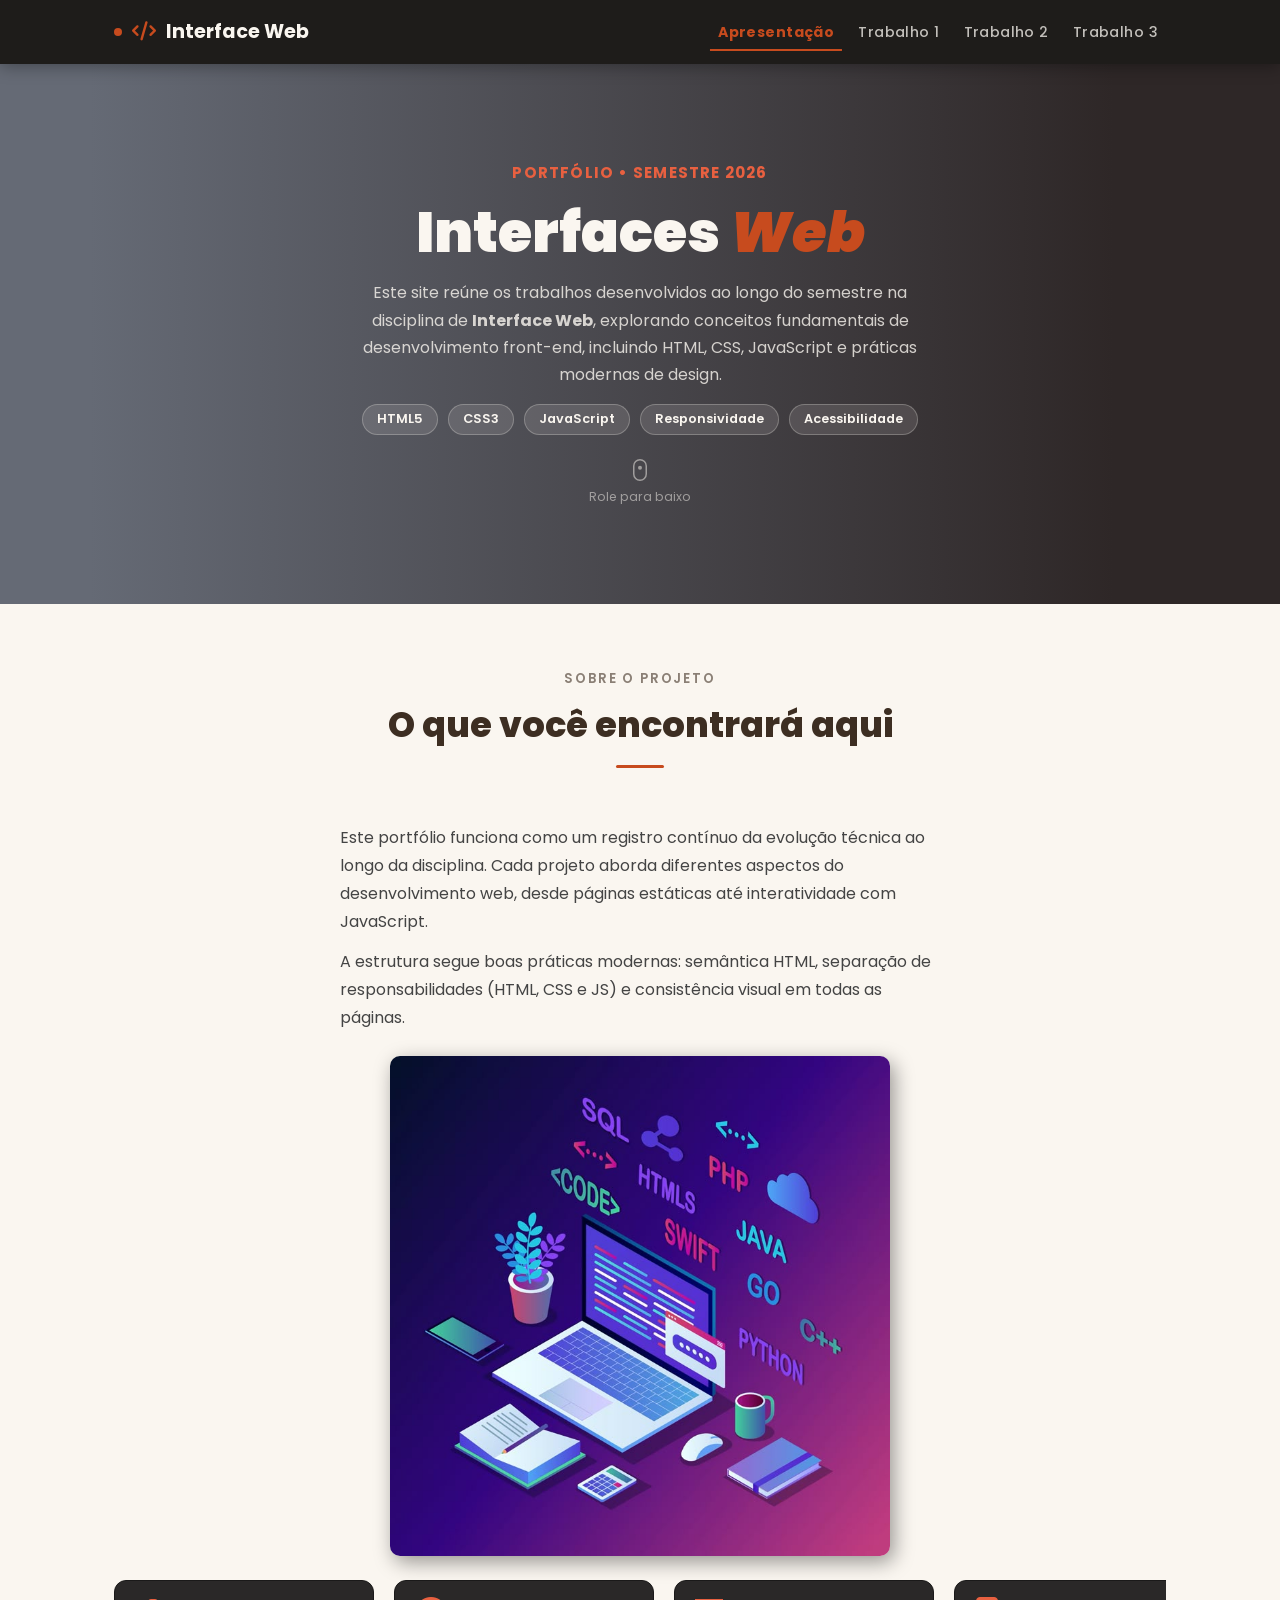
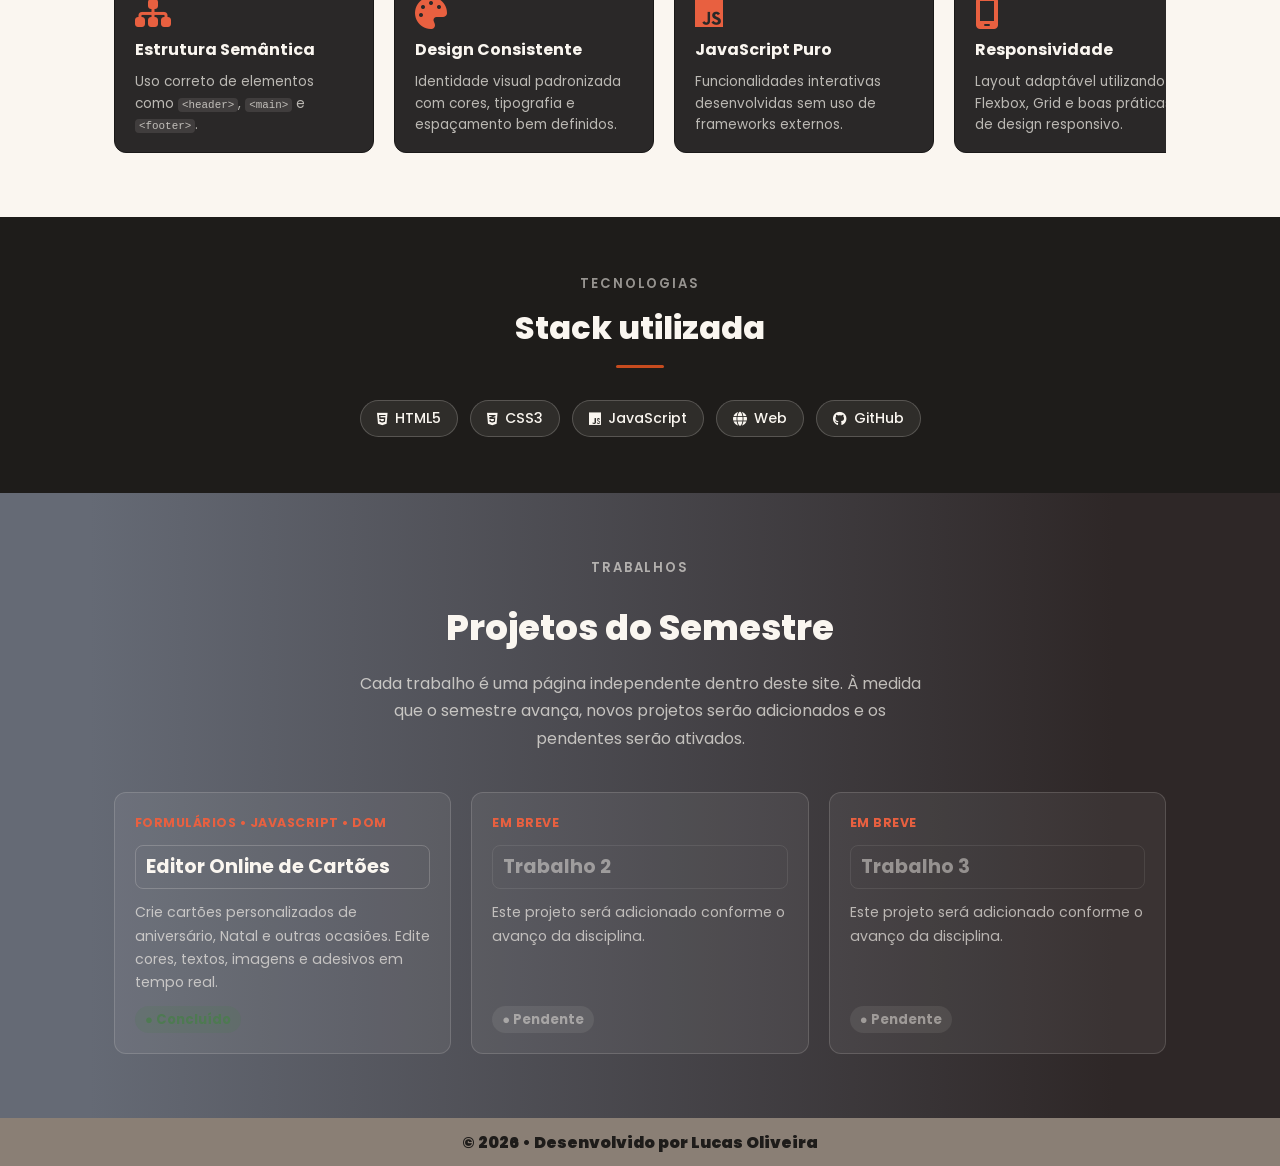
==== index.html @ b1415ae8 "Add files via upload" ====
<!DOCTYPE html>
<html lang="pt-BR">
<head>
    <meta charset="UTF-8">
    <meta name="viewport" content="width=device-width, initial-scale=1.0">

    <!-- SEO -->
    <meta name="description" content="Portfólio da disciplina de Interface Web com projetos em HTML, CSS e JavaScript.">

    <title>Portfólio de Interface Web | 2026</title>

    <!-- Font Awesome 6 (versão 7 não existe no cdnjs) -->
    <link rel="stylesheet" href="https://cdnjs.cloudflare.com/ajax/libs/font-awesome/6.7.2/css/all.min.css">

    <!-- CSS (caminhos relativos, sem barra inicial) -->
    <link rel="stylesheet" href="/css/styles.css">
</head>

<body>

    <!-- HEADER / NAVBAR -->
    
    <header class="site-header">
        <div class="container">
            <a href="#" class="logo">
                <span class="logo-dot" aria-hidden="true"></span>
                <i class="fa-solid fa-code" aria-hidden="true"></i>
                <span class="logo-text">Interface Web</span>
            </a>

            <nav aria-label="Navegação principal">
                <ul>
                    <li><a href="#" class="active" aria-current="page">Apresentação</a></li>
                    <li><a href="/pages/trabalho1.html">Trabalho 1</a></li>
                    <li><a href="/pages/trabalho2.html">Trabalho 2</a></li>
                    <li><a href="/pages/trabalho3.html">Trabalho 3</a></li>
                </ul>
            </nav>
        </div>
    </header>

    <main id="main-content">

        <!-- HERO -->
        <section class="hero-content" aria-labelledby="hero-heading">
            <div class="container hero-inner">
                <p class="hero-title">Portfólio • Semestre 2026</p>

                <h1 id="hero-heading">
                    Interfaces <em class="strong">Web</em>
                </h1>

                <p class="hero-desc">
                    Este site reúne os trabalhos desenvolvidos ao longo do semestre na disciplina de
                    <strong>Interface Web</strong>, explorando conceitos fundamentais de desenvolvimento front-end,
                    incluindo HTML, CSS, JavaScript e práticas modernas de design.
                </p>

                <div class="hero-badges" aria-label="Tecnologias abordadas">
                    <span class="badge">HTML5</span>
                    <span class="badge">CSS3</span>
                    <span class="badge">JavaScript</span>
                    <span class="badge">Responsividade</span>
                    <span class="badge">Acessibilidade</span>
                </div>

                <!-- scroll-hint: animação definida via SVG para não depender de keyframe externo -->
                <div class="scroll-hint" aria-hidden="true">
                    <svg width="14" height="22" viewBox="0 0 14 22" fill="none">
                        <rect x=".75" y=".75" width="12.5" height="20.5" rx="6.25" stroke="currentColor" stroke-width="1.5"/>
                        <circle cx="7" cy="7" r="2" fill="currentColor">
                            <animate attributeName="cy" values="7;13;7" dur="1.8s" repeatCount="indefinite"/>
                        </circle>
                    </svg>
                    <span>Role para baixo</span>
                </div>
            </div>
        </section>

        <!-- SOBRE -->
        <section class="about" aria-labelledby="about-heading">
            <div class="container">

                <header class="section-header">
                    <p class="section-label">Sobre o Projeto</p>
                    <h2 id="about-heading" class="title-about">O que você encontrará aqui</h2>
                    <div class="divider" aria-hidden="true"></div>
                </header>

                <div class="about-content">
                    <!-- <br> removido: espaçamento feito via gap/margin no CSS -->
                    <p>
                        Este portfólio funciona como um registro contínuo da evolução técnica ao longo da disciplina.
                        Cada projeto aborda diferentes aspectos do desenvolvimento web, desde páginas estáticas até
                        interatividade com JavaScript.
                    </p>
                    <p>
                        A estrutura segue boas práticas modernas: semântica HTML, separação de responsabilidades
                        (HTML, CSS e JS) e consistência visual em todas as páginas.
                    </p>
                </div>

                <div class="img-about">
                    <figure class="about-img">
                        <img
                            src="/img/web_dev_II.jpg"
                            alt="Ilustração representando desenvolvimento web com HTML, CSS e JavaScript"
                            loading="lazy"
                            width="500"
                            height="333"
                        >
                    </figure>
                </div>

                <!-- CARROSSEL: apenas 4 cards originais; duplicação feita via JS -->
                <div class="cards" aria-label="Destaques do portfólio">
                    <div class="carousel">
                        <div class="carousel-track" id="carousel-track">
                            <article class="card-box">
                                <i class="fa-solid fa-sitemap" aria-hidden="true"></i>
                                <h3>Estrutura Semântica</h3>
                                <p>Uso correto de elementos como <code>&lt;header&gt;</code>, <code>&lt;main&gt;</code> e <code>&lt;footer&gt;</code>.</p>
                            </article>
                            <article class="card-box">
                                <i class="fa-solid fa-palette" aria-hidden="true"></i>
                                <h3>Design Consistente</h3>
                                <p>Identidade visual padronizada com cores, tipografia e espaçamento bem definidos.</p>
                            </article>
                            <article class="card-box">
                                <i class="fa-brands fa-js" aria-hidden="true"></i>
                                <h3>JavaScript Puro</h3>
                                <p>Funcionalidades interativas desenvolvidas sem uso de frameworks externos.</p>
                            </article>
                            <article class="card-box">
                                <i class="fa-solid fa-mobile-screen" aria-hidden="true"></i>
                                <h3>Responsividade</h3>
                                <p>Layout adaptável utilizando Flexbox, Grid e boas práticas de design responsivo.</p>
                            </article>
                        </div>
                    </div>
                </div>

            </div>
        </section>

        <!-- TECNOLOGIAS: seção própria, irmã de .about (não mais aninhada dentro) -->
        <section class="tech" aria-labelledby="tech-heading">
            <div class="container">
                <header class="section-header">
                    <p class="section-label">Tecnologias</p>
                    <h2 id="tech-heading">Stack utilizada</h2>
                    <div class="divider" aria-hidden="true"></div>
                </header>

                <div class="tech-badges" role="list" aria-label="Tecnologias utilizadas">
                    <span class="badge" role="listitem"><i class="fa-brands fa-html5" aria-hidden="true"></i> HTML5</span>
                    <span class="badge" role="listitem"><i class="fa-brands fa-css3-alt" aria-hidden="true"></i> CSS3</span>
                    <span class="badge" role="listitem"><i class="fa-brands fa-js" aria-hidden="true"></i> JavaScript</span>
                    <span class="badge" role="listitem"><i class="fa-solid fa-globe" aria-hidden="true"></i> Web</span>
                    <span class="badge" role="listitem"><i class="fa-brands fa-github" aria-hidden="true"></i> GitHub</span>
                </div>
            </div>
        </section>

        <!-- TRABALHOS -->
        <section class="projects" aria-labelledby="projects-heading">
            <div class="container">

                <header class="word-header">
                    <p class="section-label">Trabalhos</p>
                    <h2 id="projects-heading" class="title-word">Projetos do Semestre</h2>
                    <p class="content-word">
                        Cada trabalho é uma página independente dentro deste site. À medida que o semestre avança,
                        novos projetos serão adicionados e os pendentes serão ativados.
                    </p>
                </header>

                <div class="work-box-card">

                    
                    <article class="work-card">
                        <p class="tag">Formulários • JavaScript • DOM</p>
                        <a href="pages/trabalho1.html" class="link-work">Editor Online de Cartões</a>
                        <p class="description">
                            Crie cartões personalizados de aniversário, Natal e outras ocasiões.
                            Edite cores, textos, imagens e adesivos em tempo real.
                        </p>
                        <span class="status done">● Concluído</span>
                    </article>

                    
                    <article class="work-card pending-card" aria-disabled="true">
                        <p class="tag">Em breve</p>
                        <span class="link-work disabled">Trabalho 2</span>
                        <p class="description">
                            Este projeto será adicionado conforme o avanço da disciplina.
                        </p>
                        <span class="status pending">● Pendente</span>
                    </article>

                    <article class="work-card pending-card" aria-disabled="true">
                        <p class="tag">Em breve</p>
                        <span class="link-work disabled">Trabalho 3</span>
                        <p class="description">
                            Este projeto será adicionado conforme o avanço da disciplina.
                        </p>
                        <span class="status pending">● Pendente</span>
                    </article>

                </div>
            </div>
        </section>

    </main>

    <!-- FOOTER -->
    <footer class="footer">
        <div class="container">
            <p>© 2026 • Desenvolvido por Lucas Oliveira</p>
        </div>
    </footer>
    
    <script src="/script/carrousel.js"></script>
</body>
</html>
---- css/styles.css ----
/* =============================================================
   IMPORTS
   ============================================================= */
@import url('https://fonts.googleapis.com/css2?family=Poppins:ital,wght@0,300;0,400;0,500;0,600;0,700;0,800;0,900;1,400&display=swap');


*,
*::before,
*::after {
    box-sizing: border-box;
    margin: 0;
    padding: 0;
}


/* =============================================================
   CUSTOM PROPERTIES
   ============================================================= */
:root {
    --cream:        #faf6f0;
    --warm-white:   #e7e7e7;     
    --charcoal:     #1e1c1a;
    --brown:        #3d2e22;
    --rust:         #c74b1e;
    --rust-light:   #e86040;
    --sage:         #4e7a52;
    --gold:         #c08a14;
    --muted:        #8a7f75;
    --border-color: #1a1919;     
    --card-bg:      #2a2828;     
    --shadow:       rgba(0, 0, 0, 0.4);

    --header-h:     64px;        
}


/* =============================================================
   BASE
   ============================================================= */
html {
    scroll-behavior: smooth;
}

body {
    background: var(--cream);
    color: var(--charcoal);   
    font-family: 'Poppins', sans-serif;
    font-size: 16px;
    line-height: 1.6;
    display: flex;
    flex-direction: column;
    min-height: 100vh;
}

main {
    flex: 1;
}

/* Utilitário de largura máxima */
.container {
    width: 100%;
    max-width: 1100px;
    margin-inline: auto;
    padding-inline: 24px;
}


/* =============================================================
   HEADER / NAVBAR
   ============================================================= */
.site-header {
    background: var(--charcoal);
    color: var(--cream);
    height: var(--header-h);
    position: sticky;
    top: 0;                    
    z-index: 100;
    box-shadow: 0 2px 16px rgba(0, 0, 0, 0.35);
}

.site-header .container {
    display: flex;
    align-items: center;
    justify-content: space-between;
    height: 100%;
}

/* Logo */
.logo {
    display: flex;
    align-items: center;
    gap: 10px;
    font-weight: 700;
    font-size: 1.2rem;
    color: var(--cream);
    text-decoration: none;
    transition: transform 0.3s ease;
}

.logo i {
    color: var(--rust);
    transition: transform 0.4s cubic-bezier(0.4, 0, 0.2, 1),
                text-shadow 0.3s ease;
}

.logo-dot {
    width: 8px;
    height: 8px;
    background: var(--rust);
    border-radius: 50%;
    transition: transform 0.3s ease, box-shadow 0.3s ease;
}

.logo:hover                  { transform: translateY(-2px); }
.logo:hover i                { transform: rotate(-10deg) scale(1.2); text-shadow: 0 0 8px var(--rust); }
.logo:hover .logo-dot        { transform: scale(1.4); box-shadow: 0 0 10px var(--warm-white); }

/* Nav */
.site-header nav ul {
    display: flex;
    align-items: center;
    gap: 8px;
    list-style: none;

}

.site-header nav a {
    position: relative;
    display: inline-block;
    padding: 6px 8px;
    text-decoration: none;
    color: rgba(250, 246, 240, 0.75);
    font-size: 0.88rem;
    font-weight: 500;
    letter-spacing: 0.03em;
    transition: color 0.3s ease;
}

/* Underline animado */
.site-header nav a::after {
    content: "";
    position: absolute;
    left: 50%;
    bottom: -2px;
    width: 0;
    height: 2px;
    background: var(--rust);
    transform: translateX(-50%);
    transition: width 0.3s ease;
}

.site-header nav a:hover        { color: var(--cream); }
.site-header nav a:hover::after { width: 100%; }

.site-header nav a.active {
    color: var(--rust);
    font-weight: 700;
}
.site-header nav a.active::after { width: 100%; }


/* =============================================================
   SEÇÃO COMPARTILHADA — section-header
   ============================================================= */
.section-header {
    text-align: center;
    margin-bottom: 2rem;
}

.section-label {
    font-size: 0.82rem;
    font-weight: 600;
    letter-spacing: 0.14em;
    text-transform: uppercase;
    color: var(--muted);
    margin-bottom: 8px;
}


.divider {
    width: 48px;
    height: 3px;
    background: var(--rust);
    border-radius: 2px;
    margin: 12px auto 0;
}


/* =============================================================
   HERO-CONTENT
   ============================================================= */
.hero-content {
    background: linear-gradient(90deg, rgba(101, 106, 117, 1) 7%, rgba(46, 39, 39, 1) 87%);
    min-height: 60vh;
    display: flex;
    align-items: center;
}

.hero-inner {
    display: flex;
    flex-direction: column;
    align-items: center;
    text-align: center;
    gap: 16px;
    padding-block: 60px;
}

.hero-title {
    font-weight: 700;
    color: var(--rust-light);
    font-size: 0.95rem;
    letter-spacing: 0.08em;
    text-transform: uppercase;
}

.hero-content h1 {
    font-size: clamp(2rem, 5vw, 3.5rem);
    font-weight: 900;
    color: var(--cream);
    line-height: 1.1;
}

.hero-content h1 .strong {
    color: var(--rust);
}

.hero-desc {
    max-width: 58ch;
    color: rgba(250, 246, 240, 0.8);
    line-height: 1.7;
}

.hero-badges {
    display: flex;
    flex-wrap: wrap;
    justify-content: center;
    gap: 10px;
}

.hero-badges .badge {
    border: 1px solid rgba(250, 246, 240, 0.25);
    border-radius: 20px;
    background: rgba(250, 246, 240, 0.12);
    color: var(--cream);
    font-size: 0.8rem;
    font-weight: 600;
    cursor: pointer;
    padding: 4px 14px;
    transition: transform 0.3s cubic-bezier(0.22, 1, 0.36, 1),
                box-shadow 0.3s ease;
}

.hero-badges .badge:hover {
    transform: scale(1.07);
    box-shadow: 0 6px 16px rgba(0, 0, 0, 0.3);
}

.scroll-hint {
    display: flex;
    flex-direction: column;
    align-items: center;
    gap: 6px;
    color: rgba(250, 246, 240, 0.5);
    font-size: 0.78rem;
    margin-top: 8px;
    animation: float 2.5s ease-in-out infinite;
}

@keyframes float {
    0%, 100% { transform: translateY(0); }
    50%       { transform: translateY(-7px); }
}


/* =============================================================
   SOBRE
   ============================================================= */
.about {
    padding-block: 64px;
}

.about .container {
    display: flex;
    flex-direction: column;
    align-items: center;
    gap: 24px;
}


.about .title-about {
    font-size: clamp(1.6rem, 3.5vw, 2.2rem);
    font-weight: 800;
    color: var(--brown);
}

.about-content {
    max-width: 60ch;
    display: flex;
    flex-direction: column;
    gap: 12px;   
    line-height: 1.75;
    color: #444;
}

.img-about {
    max-width: 500px;
    width: 100%;
}

.about-img img {
    width: 100%;
    height: auto;
    border-radius: 10px;
    box-shadow: 4px 6px 20px var(--shadow);
    display: block;
}

/* Carrossel */
.cards {
    width: 100%;
    overflow: hidden;
}

.carousel {
    overflow: hidden;
}

.carousel-track {
    display: flex;
    gap: 20px;
    width: max-content;
    animation: scroll-carousel 25s linear infinite;
}



@keyframes scroll-carousel {
    from { transform: translateX(0); }
    to   { transform: translateX(-50%); }
}

.card-box {
    background: var(--card-bg);
    border: 1px solid var(--border-color);
    border-radius: 12px;
    padding: 16px 20px;
    width: 260px;          
    display: flex;
    flex-direction: column;
    gap: 8px;
    color: var(--cream);
}

.card-box i {
    font-size: 2rem;
    color: var(--rust-light);
}

.card-box h3 {
    font-size: 1rem;
    font-weight: 700;
}

.card-box p {
    font-size: 0.85rem;
    color: rgba(250, 246, 240, 0.7);
    line-height: 1.6;
}

.card-box code {
    background: rgba(250, 246, 240, 0.1);
    padding: 1px 4px;
    border-radius: 4px;
    font-size: 0.8em;
}


/* =============================================================
   TECNOLOGIAS (seção própria, fora do .about)
   ============================================================= */
.tech {
    background: var(--charcoal);
    padding-block: 56px;
    color: var(--cream);
}

.tech .section-label {
    color: rgba(250, 246, 240, 0.55);
}

.tech h2 {
    font-size: clamp(1.4rem, 3vw, 2rem);
    font-weight: 800;
    color: var(--cream);
}

.tech-badges {
    display: flex;
    flex-wrap: wrap;
    justify-content: center;
    gap: 12px;
    margin-top: 24px;
}

.tech-badges .badge {
    display: inline-flex;
    align-items: center;
    gap: 7px;
    border: 1px solid rgba(250, 246, 240, 0.2);
    border-radius: 20px;
    background: rgba(250, 246, 240, 0.08);
    color: var(--cream);
    font-size: 0.88rem;
    font-weight: 500;
    padding: 6px 16px;
    cursor: pointer;
    transition: transform 0.18s ease, background 0.18s ease;
}

.tech-badges .badge:hover {
    transform: scale(1.08);
    background: rgba(250, 246, 240, 0.14);
}


/* =============================================================
   PROJETOS / TRABALHOS
   ============================================================= */
.projects {
    background: linear-gradient(90deg, rgba(101, 106, 117, 1) 7%, rgba(46, 39, 39, 1) 87%);
    padding-block: 64px;
    color: var(--cream);
}

.word-header {
    text-align: center;
    margin-bottom: 40px;
    display: flex;
    flex-direction: column;
    align-items: center;
    gap: 14px;
}

.word-header .section-label {
    color: rgba(250, 246, 240, 0.6);
}

.title-word {
    font-size: clamp(1.6rem, 3.5vw, 2.2rem);
    font-weight: 800;
}

.content-word {
    max-width: 58ch;
    color: rgba(250, 246, 240, 0.7);
    line-height: 1.7;
}

.work-box-card {
    display: flex;
    gap: 20px;
    flex-wrap: wrap;   
}

.work-card {
    flex: 1;
    min-width: 220px;
    border: 1.5px solid rgba(250, 246, 240, 0.15);
    border-radius: 12px;
    padding: 20px;  
    background: rgba(250, 246, 240, 0.06);
    display: flex;
    flex-direction: column;
    gap: 12px;
    transition: transform 0.2s ease, box-shadow 0.2s ease;
}

.work-card:not(.pending-card):hover {
    transform: translateY(-4px);
    box-shadow: 0 10px 28px rgba(0, 0, 0, 0.3);
}

.work-card .tag {
    font-size: 0.78rem;
    font-weight: 700;
    color: var(--rust-light);
    letter-spacing: 0.04em;
    text-transform: uppercase;
}


.link-work {
    font-size: 1.2rem;
    font-weight: 700;
    color: var(--cream);
    text-decoration: none;
    border: 1px solid rgba(250, 246, 240, 0.2);
    border-radius: 8px;
    padding: 6px 10px;
    display: inline-block;
    background: transparent;
    transition: transform 0.2s ease, background 0.2s ease;
}

.link-work:hover {
    transform: scale(1.03);
    background: rgba(250, 246, 240, 0.08);
}

.link-work.disabled {
    opacity: 0.45;
    cursor: default;
    pointer-events: none;
}

.work-card .description {
    font-size: 0.88rem;
    color: rgba(250, 246, 240, 0.65);
    line-height: 1.65;
    flex: 1;
}

.status {
    font-size: 0.82rem;
    font-weight: 700;
    display: inline-flex;
    align-items: center;
    gap: 5px;
    width: fit-content;
    padding: 3px 10px;
    border-radius: 20px;
}

.status.done {
    color: var(--sage);
    background: rgba(78, 122, 82, 0.2);
}

.status.pending {
    color: rgba(250, 246, 240, 0.45);
    background: rgba(250, 246, 240, 0.08);
}


/* =============================================================
   FOOTER
   ============================================================= */
.footer {
    background: var(--muted);
    color: var(--charcoal);
    height: 5vh;
    min-height: 48px;
    display: flex;
    align-items: center;
    justify-content: center;
}

.footer p {
    font-size: 1rem;
    font-weight: 900;
    display: flex;
    justify-content: center;
}
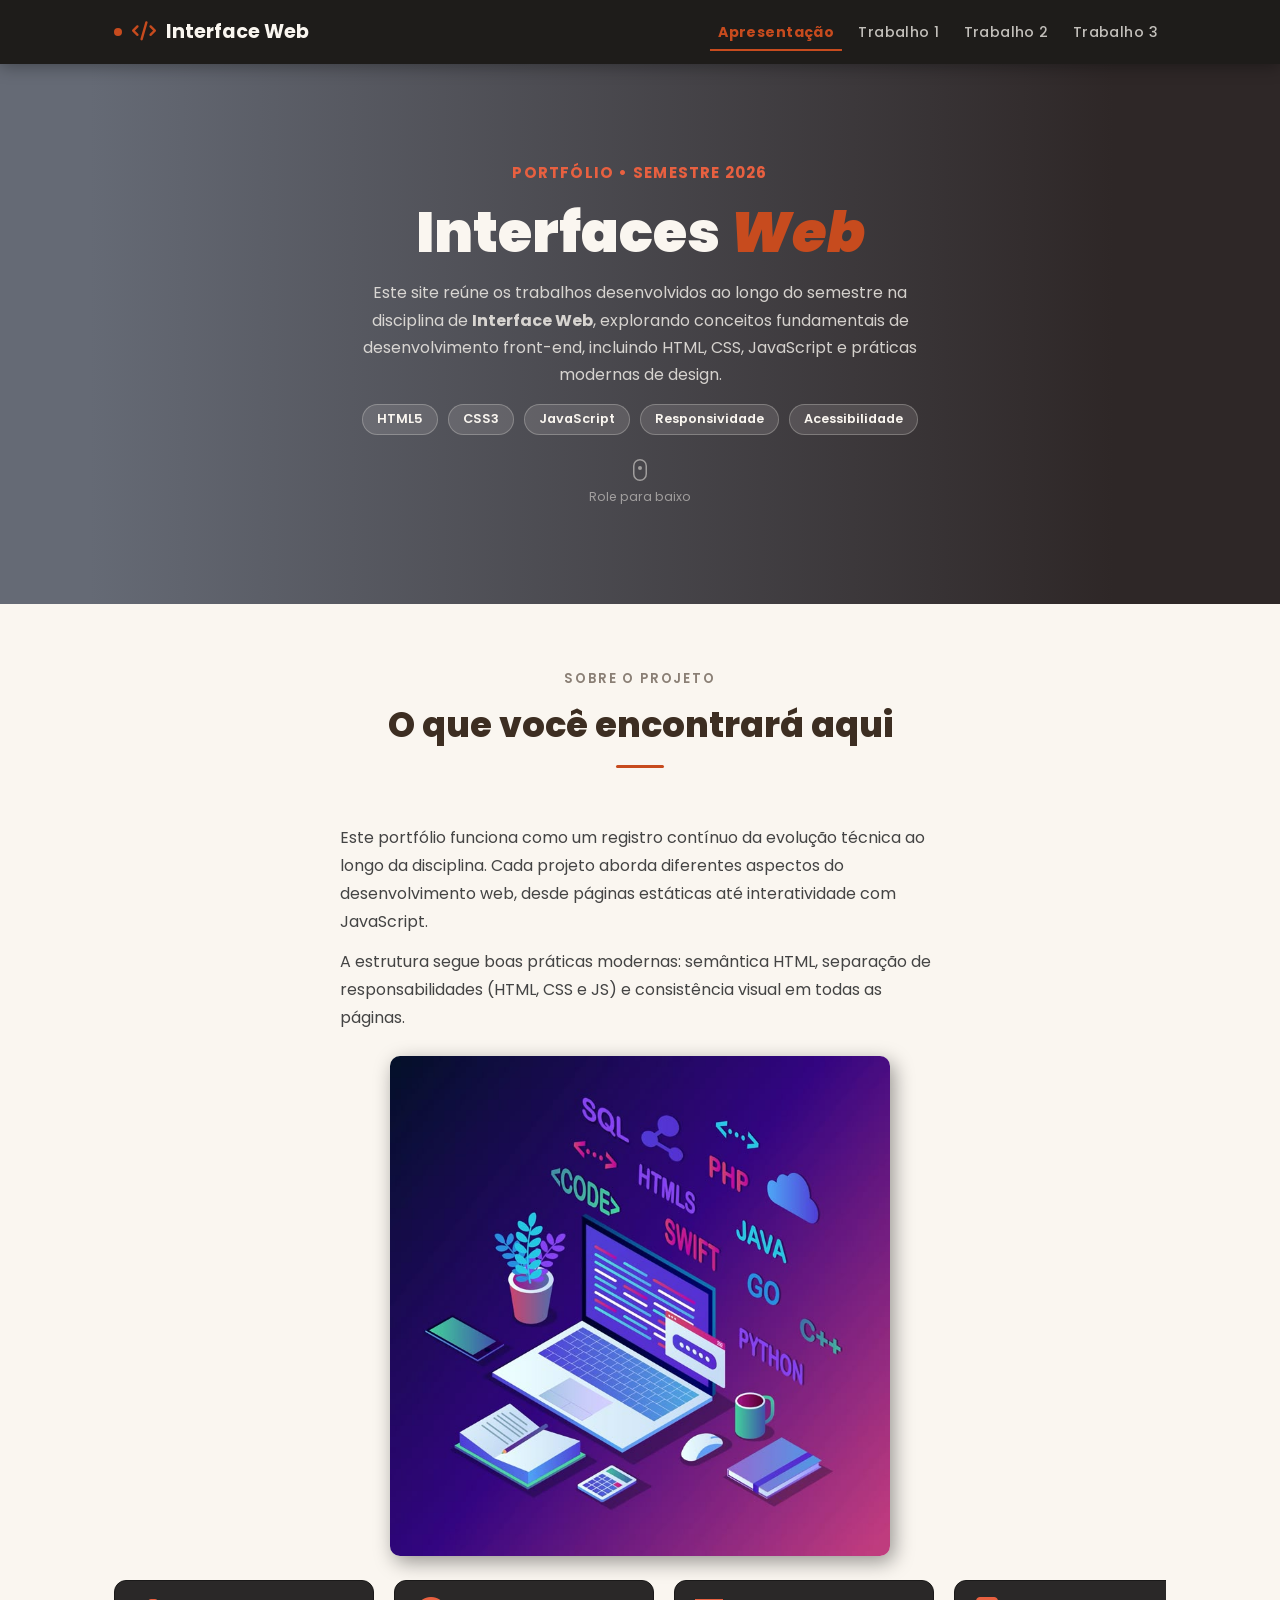
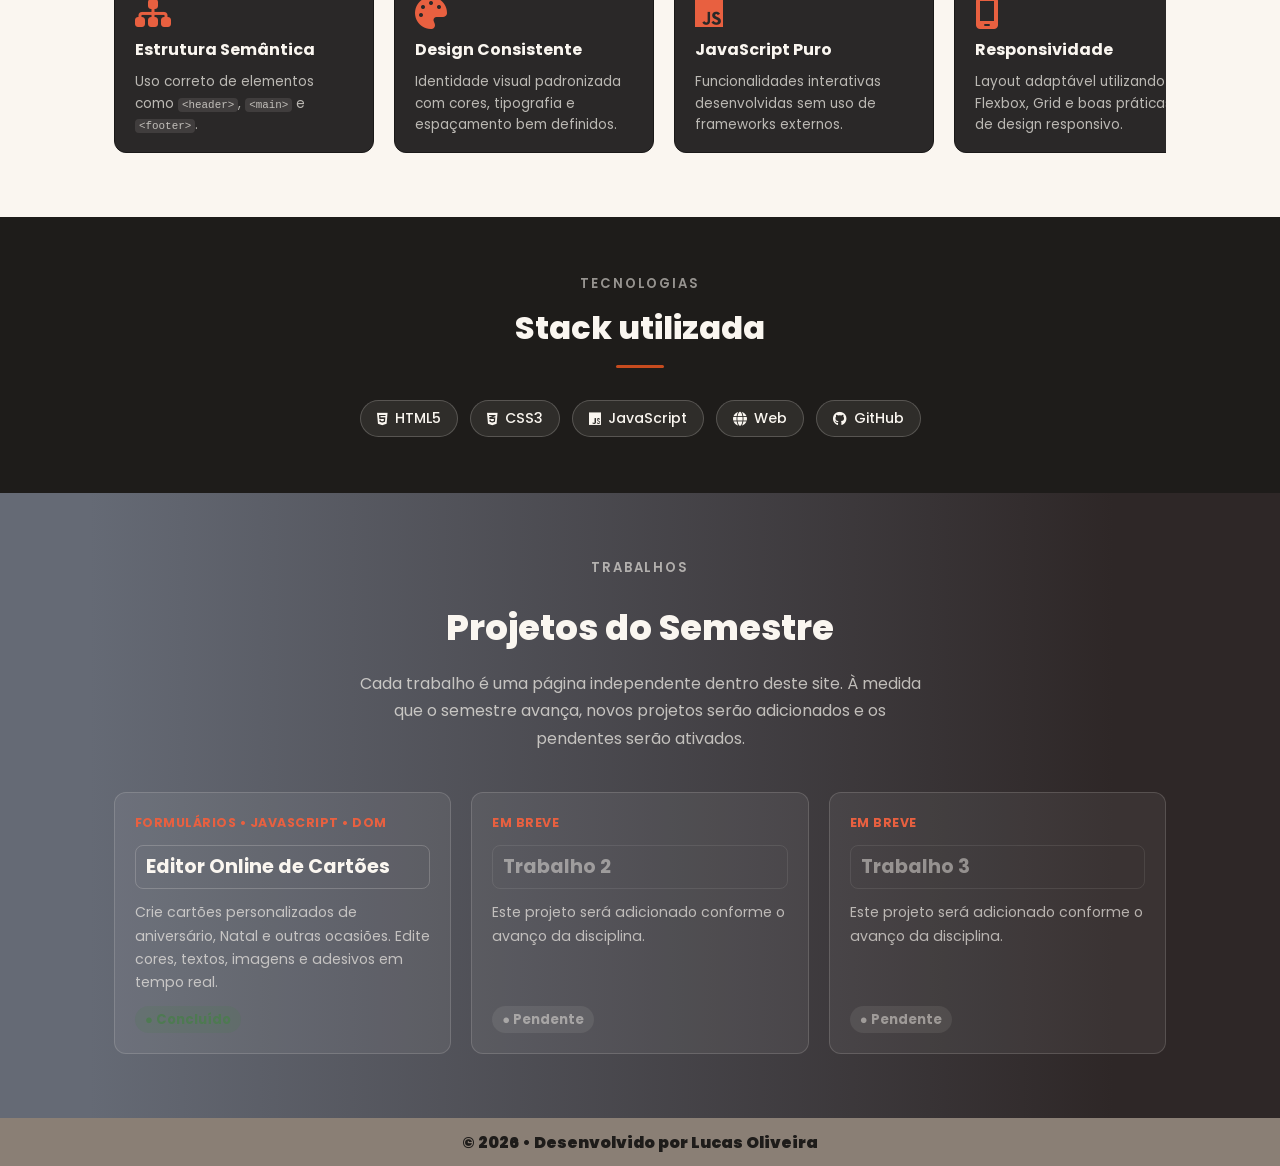
==== commit 4890e784: "Fix HTML structure and update content" ====
--- a/index.html
+++ b/index.html
@@ -13,7 +13,7 @@
     <link rel="stylesheet" href="https://cdnjs.cloudflare.com/ajax/libs/font-awesome/6.7.2/css/all.min.css">
 
     <!-- CSS (caminhos relativos, sem barra inicial) -->
-    <link rel="stylesheet" href="/css/styles.css">
+    <link rel="stylesheet" href="css/styles.css">
 </head>
 
 <body>
@@ -31,9 +31,9 @@
             <nav aria-label="Navegação principal">
                 <ul>
                     <li><a href="#" class="active" aria-current="page">Apresentação</a></li>
-                    <li><a href="/pages/trabalho1.html">Trabalho 1</a></li>
-                    <li><a href="/pages/trabalho2.html">Trabalho 2</a></li>
-                    <li><a href="/pages/trabalho3.html">Trabalho 3</a></li>
+                    <li><a href="pages/trabalho1.html">Trabalho 1</a></li>
+                    <li><a href="pages/trabalho2.html">Trabalho 2</a></li>
+                    <li><a href="pages/trabalho3.html">Trabalho 3</a></li>
                 </ul>
             </nav>
         </div>
@@ -220,6 +220,6 @@
         </div>
     </footer>
     
-    <script src="/script/carrousel.js"></script>
+    <script src="script/carrousel.js"></script>
 </body>
-</html>+</html>
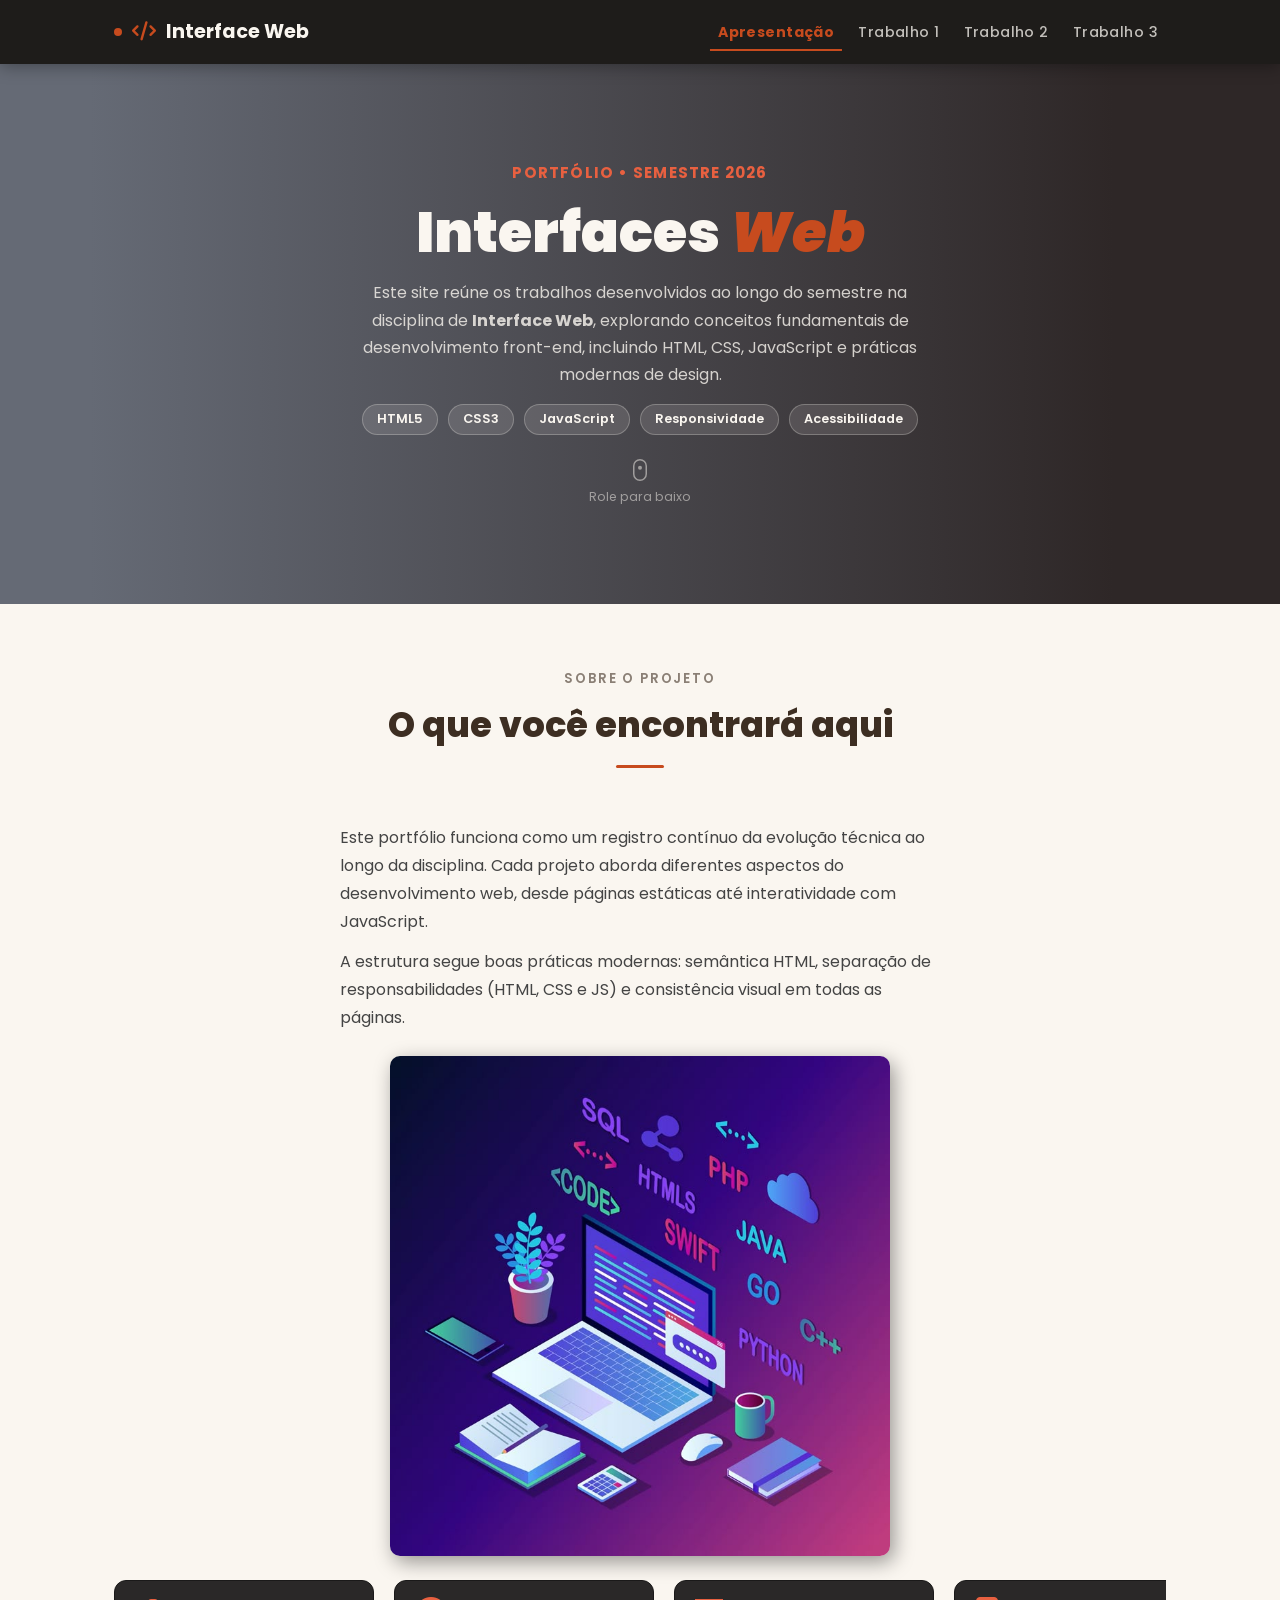
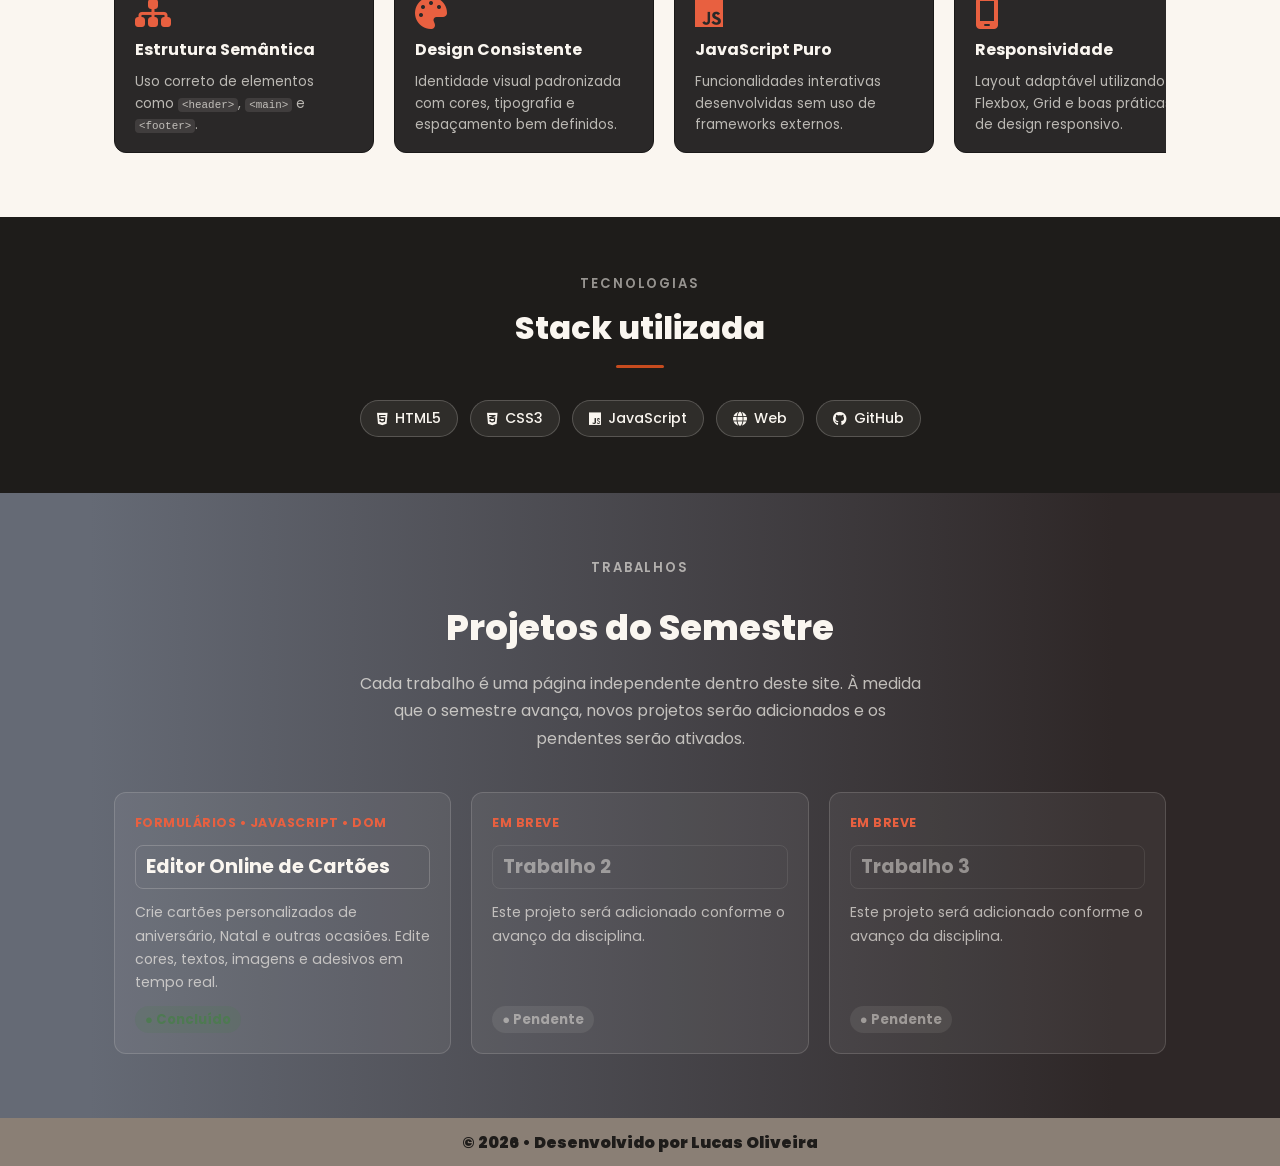
==== commit fbe7ff87: "Fixing Imagem From Index.html" ====
--- a/index.html
+++ b/index.html
@@ -103,7 +103,7 @@
                 <div class="img-about">
                     <figure class="about-img">
                         <img
-                            src="/img/web_dev_II.jpg"
+                            src="img/web_dev_II.jpg"
                             alt="Ilustração representando desenvolvimento web com HTML, CSS e JavaScript"
                             loading="lazy"
                             width="500"
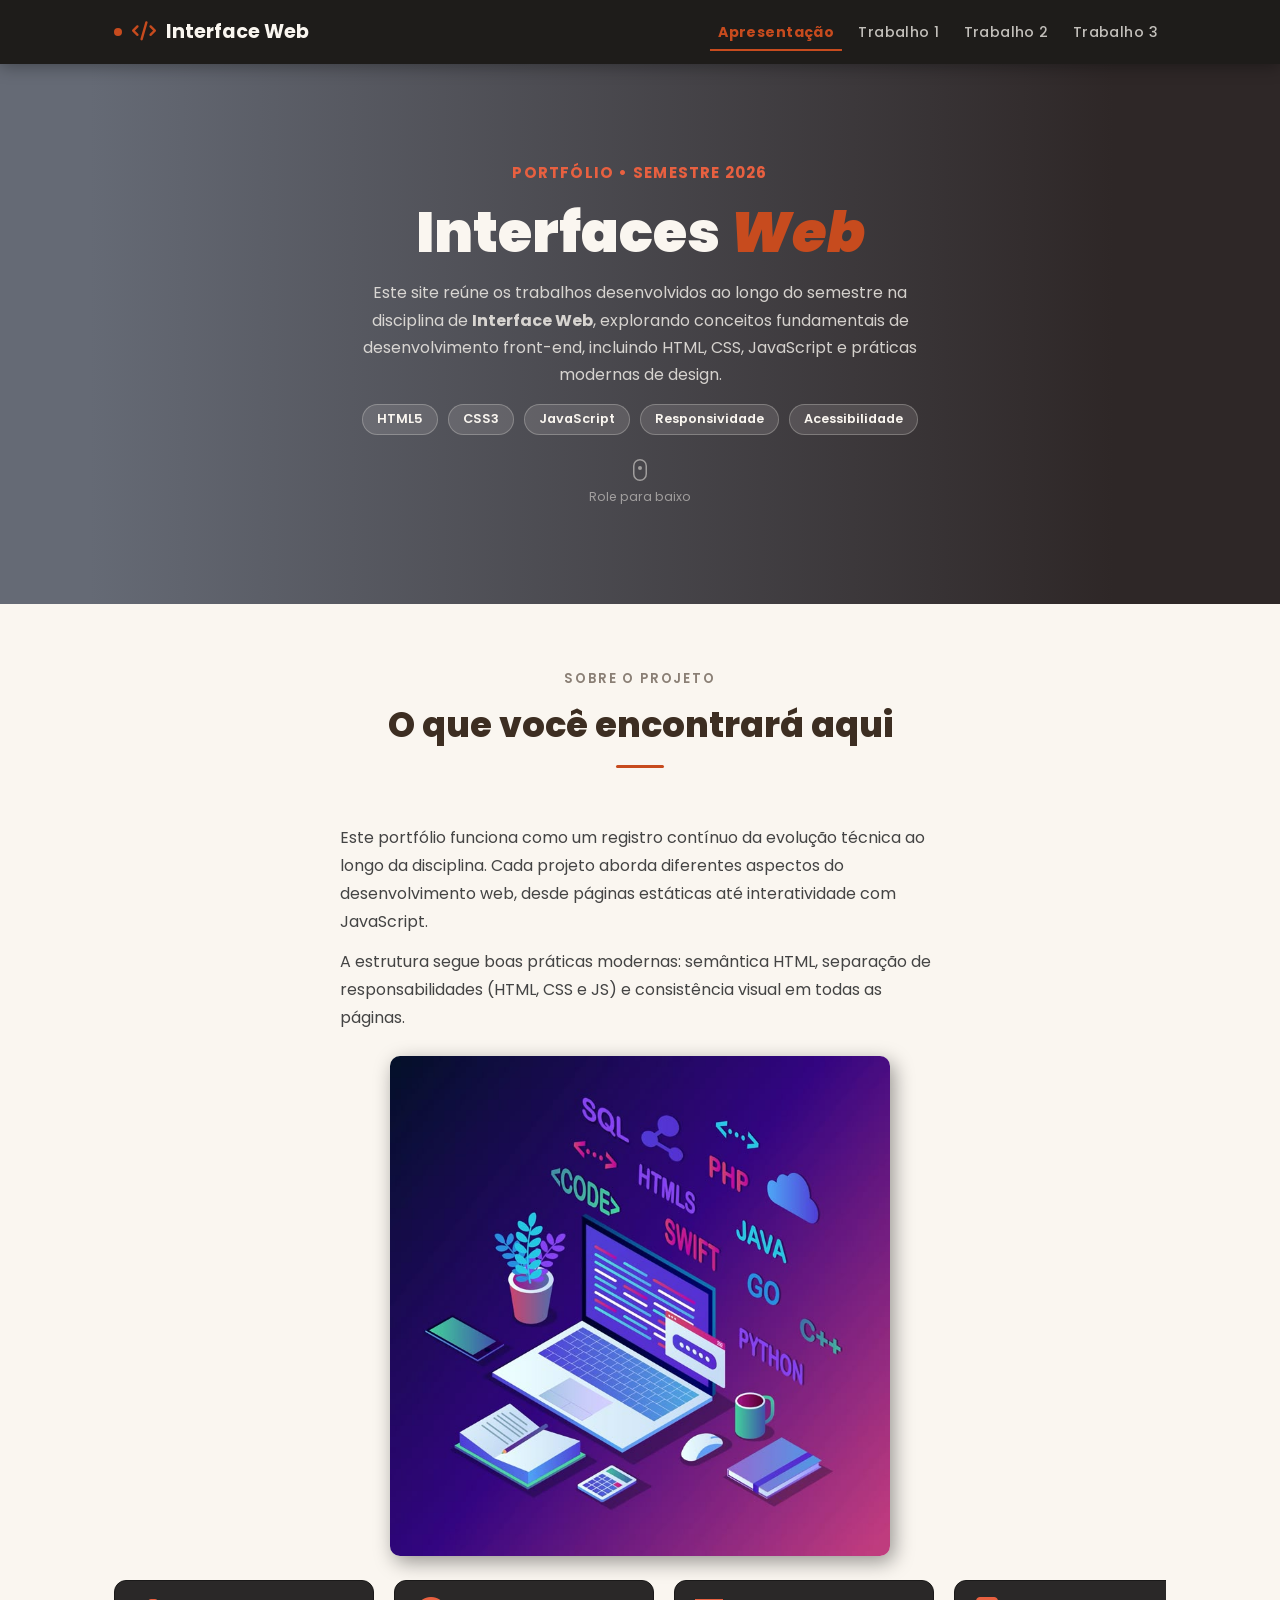
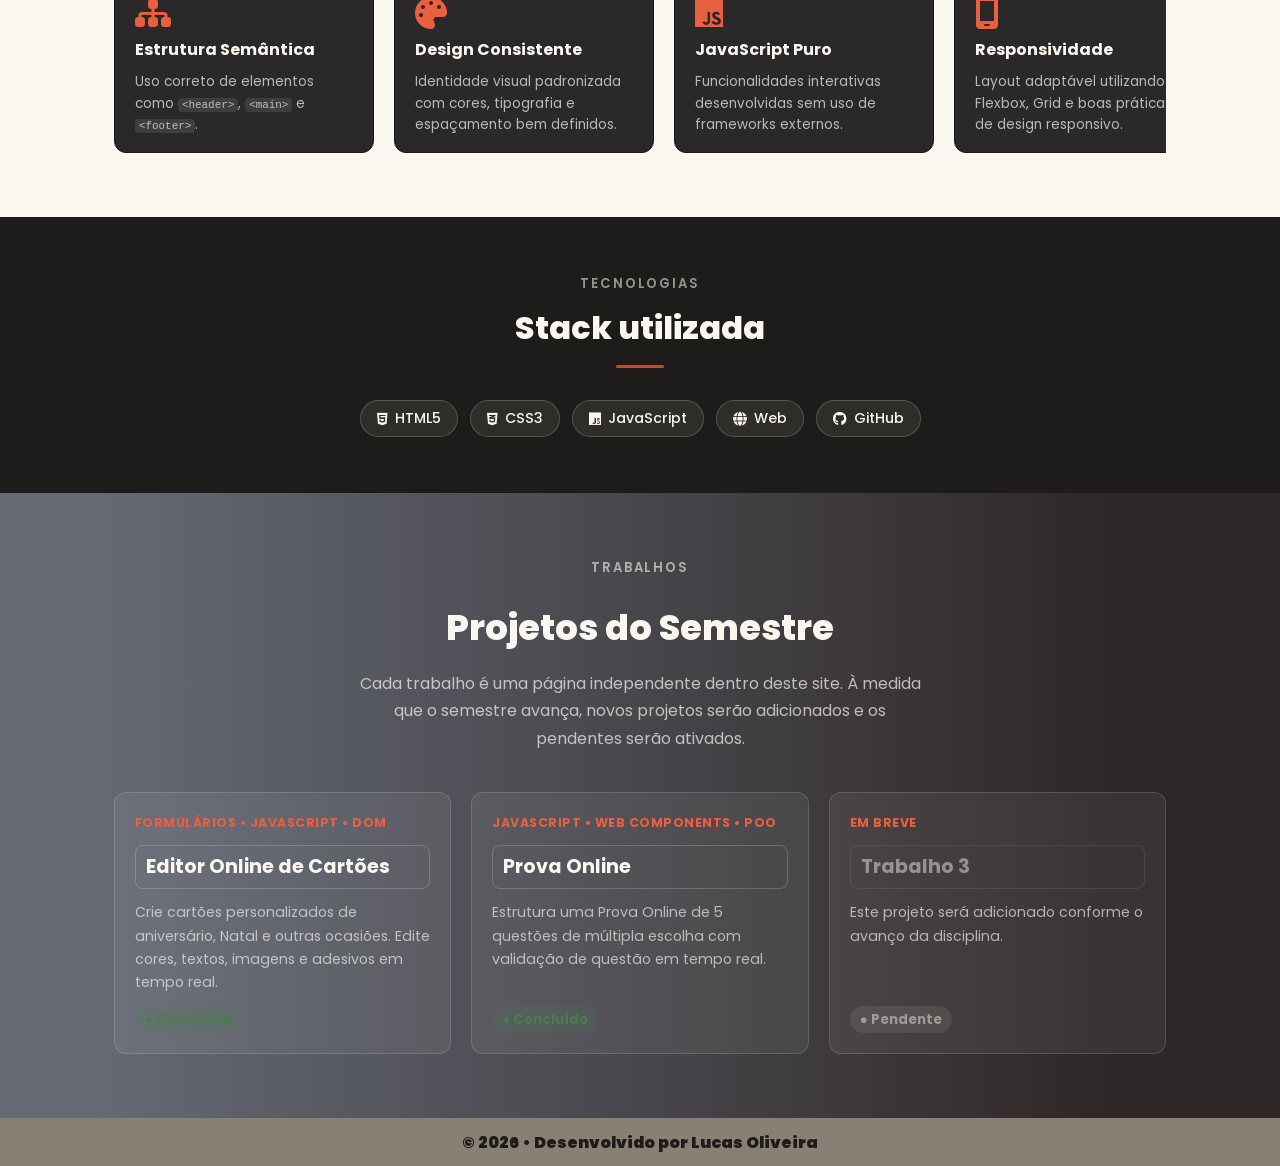
==== commit f06482ff: "Trabalho Final de Programação Web" ====
--- a/index.html
+++ b/index.html
@@ -1,225 +1,227 @@
-<!DOCTYPE html>
-<html lang="pt-BR">
-<head>
-    <meta charset="UTF-8">
-    <meta name="viewport" content="width=device-width, initial-scale=1.0">
-
-    <!-- SEO -->
-    <meta name="description" content="Portfólio da disciplina de Interface Web com projetos em HTML, CSS e JavaScript.">
-
-    <title>Portfólio de Interface Web | 2026</title>
-
-    <!-- Font Awesome 6 (versão 7 não existe no cdnjs) -->
-    <link rel="stylesheet" href="https://cdnjs.cloudflare.com/ajax/libs/font-awesome/6.7.2/css/all.min.css">
-
-    <!-- CSS (caminhos relativos, sem barra inicial) -->
-    <link rel="stylesheet" href="css/styles.css">
-</head>
-
-<body>
-
-    <!-- HEADER / NAVBAR -->
-    
-    <header class="site-header">
-        <div class="container">
-            <a href="#" class="logo">
-                <span class="logo-dot" aria-hidden="true"></span>
-                <i class="fa-solid fa-code" aria-hidden="true"></i>
-                <span class="logo-text">Interface Web</span>
-            </a>
-
-            <nav aria-label="Navegação principal">
-                <ul>
-                    <li><a href="#" class="active" aria-current="page">Apresentação</a></li>
-                    <li><a href="pages/trabalho1.html">Trabalho 1</a></li>
-                    <li><a href="pages/trabalho2.html">Trabalho 2</a></li>
-                    <li><a href="pages/trabalho3.html">Trabalho 3</a></li>
-                </ul>
-            </nav>
-        </div>
-    </header>
-
-    <main id="main-content">
-
-        <!-- HERO -->
-        <section class="hero-content" aria-labelledby="hero-heading">
-            <div class="container hero-inner">
-                <p class="hero-title">Portfólio • Semestre 2026</p>
-
-                <h1 id="hero-heading">
-                    Interfaces <em class="strong">Web</em>
-                </h1>
-
-                <p class="hero-desc">
-                    Este site reúne os trabalhos desenvolvidos ao longo do semestre na disciplina de
-                    <strong>Interface Web</strong>, explorando conceitos fundamentais de desenvolvimento front-end,
-                    incluindo HTML, CSS, JavaScript e práticas modernas de design.
-                </p>
-
-                <div class="hero-badges" aria-label="Tecnologias abordadas">
-                    <span class="badge">HTML5</span>
-                    <span class="badge">CSS3</span>
-                    <span class="badge">JavaScript</span>
-                    <span class="badge">Responsividade</span>
-                    <span class="badge">Acessibilidade</span>
-                </div>
-
-                <!-- scroll-hint: animação definida via SVG para não depender de keyframe externo -->
-                <div class="scroll-hint" aria-hidden="true">
-                    <svg width="14" height="22" viewBox="0 0 14 22" fill="none">
-                        <rect x=".75" y=".75" width="12.5" height="20.5" rx="6.25" stroke="currentColor" stroke-width="1.5"/>
-                        <circle cx="7" cy="7" r="2" fill="currentColor">
-                            <animate attributeName="cy" values="7;13;7" dur="1.8s" repeatCount="indefinite"/>
-                        </circle>
-                    </svg>
-                    <span>Role para baixo</span>
-                </div>
-            </div>
-        </section>
-
-        <!-- SOBRE -->
-        <section class="about" aria-labelledby="about-heading">
-            <div class="container">
-
-                <header class="section-header">
-                    <p class="section-label">Sobre o Projeto</p>
-                    <h2 id="about-heading" class="title-about">O que você encontrará aqui</h2>
-                    <div class="divider" aria-hidden="true"></div>
-                </header>
-
-                <div class="about-content">
-                    <!-- <br> removido: espaçamento feito via gap/margin no CSS -->
-                    <p>
-                        Este portfólio funciona como um registro contínuo da evolução técnica ao longo da disciplina.
-                        Cada projeto aborda diferentes aspectos do desenvolvimento web, desde páginas estáticas até
-                        interatividade com JavaScript.
-                    </p>
-                    <p>
-                        A estrutura segue boas práticas modernas: semântica HTML, separação de responsabilidades
-                        (HTML, CSS e JS) e consistência visual em todas as páginas.
-                    </p>
-                </div>
-
-                <div class="img-about">
-                    <figure class="about-img">
-                        <img
-                            src="img/web_dev_II.jpg"
-                            alt="Ilustração representando desenvolvimento web com HTML, CSS e JavaScript"
-                            loading="lazy"
-                            width="500"
-                            height="333"
-                        >
-                    </figure>
-                </div>
-
-                <!-- CARROSSEL: apenas 4 cards originais; duplicação feita via JS -->
-                <div class="cards" aria-label="Destaques do portfólio">
-                    <div class="carousel">
-                        <div class="carousel-track" id="carousel-track">
-                            <article class="card-box">
-                                <i class="fa-solid fa-sitemap" aria-hidden="true"></i>
-                                <h3>Estrutura Semântica</h3>
-                                <p>Uso correto de elementos como <code>&lt;header&gt;</code>, <code>&lt;main&gt;</code> e <code>&lt;footer&gt;</code>.</p>
-                            </article>
-                            <article class="card-box">
-                                <i class="fa-solid fa-palette" aria-hidden="true"></i>
-                                <h3>Design Consistente</h3>
-                                <p>Identidade visual padronizada com cores, tipografia e espaçamento bem definidos.</p>
-                            </article>
-                            <article class="card-box">
-                                <i class="fa-brands fa-js" aria-hidden="true"></i>
-                                <h3>JavaScript Puro</h3>
-                                <p>Funcionalidades interativas desenvolvidas sem uso de frameworks externos.</p>
-                            </article>
-                            <article class="card-box">
-                                <i class="fa-solid fa-mobile-screen" aria-hidden="true"></i>
-                                <h3>Responsividade</h3>
-                                <p>Layout adaptável utilizando Flexbox, Grid e boas práticas de design responsivo.</p>
-                            </article>
-                        </div>
-                    </div>
-                </div>
-
-            </div>
-        </section>
-
-        <!-- TECNOLOGIAS: seção própria, irmã de .about (não mais aninhada dentro) -->
-        <section class="tech" aria-labelledby="tech-heading">
-            <div class="container">
-                <header class="section-header">
-                    <p class="section-label">Tecnologias</p>
-                    <h2 id="tech-heading">Stack utilizada</h2>
-                    <div class="divider" aria-hidden="true"></div>
-                </header>
-
-                <div class="tech-badges" role="list" aria-label="Tecnologias utilizadas">
-                    <span class="badge" role="listitem"><i class="fa-brands fa-html5" aria-hidden="true"></i> HTML5</span>
-                    <span class="badge" role="listitem"><i class="fa-brands fa-css3-alt" aria-hidden="true"></i> CSS3</span>
-                    <span class="badge" role="listitem"><i class="fa-brands fa-js" aria-hidden="true"></i> JavaScript</span>
-                    <span class="badge" role="listitem"><i class="fa-solid fa-globe" aria-hidden="true"></i> Web</span>
-                    <span class="badge" role="listitem"><i class="fa-brands fa-github" aria-hidden="true"></i> GitHub</span>
-                </div>
-            </div>
-        </section>
-
-        <!-- TRABALHOS -->
-        <section class="projects" aria-labelledby="projects-heading">
-            <div class="container">
-
-                <header class="word-header">
-                    <p class="section-label">Trabalhos</p>
-                    <h2 id="projects-heading" class="title-word">Projetos do Semestre</h2>
-                    <p class="content-word">
-                        Cada trabalho é uma página independente dentro deste site. À medida que o semestre avança,
-                        novos projetos serão adicionados e os pendentes serão ativados.
-                    </p>
-                </header>
-
-                <div class="work-box-card">
-
-                    
-                    <article class="work-card">
-                        <p class="tag">Formulários • JavaScript • DOM</p>
-                        <a href="pages/trabalho1.html" class="link-work">Editor Online de Cartões</a>
-                        <p class="description">
-                            Crie cartões personalizados de aniversário, Natal e outras ocasiões.
-                            Edite cores, textos, imagens e adesivos em tempo real.
-                        </p>
-                        <span class="status done">● Concluído</span>
-                    </article>
-
-                    
-                    <article class="work-card pending-card" aria-disabled="true">
-                        <p class="tag">Em breve</p>
-                        <span class="link-work disabled">Trabalho 2</span>
-                        <p class="description">
-                            Este projeto será adicionado conforme o avanço da disciplina.
-                        </p>
-                        <span class="status pending">● Pendente</span>
-                    </article>
-
-                    <article class="work-card pending-card" aria-disabled="true">
-                        <p class="tag">Em breve</p>
-                        <span class="link-work disabled">Trabalho 3</span>
-                        <p class="description">
-                            Este projeto será adicionado conforme o avanço da disciplina.
-                        </p>
-                        <span class="status pending">● Pendente</span>
-                    </article>
-
-                </div>
-            </div>
-        </section>
-
-    </main>
-
-    <!-- FOOTER -->
-    <footer class="footer">
-        <div class="container">
-            <p>© 2026 • Desenvolvido por Lucas Oliveira</p>
-        </div>
-    </footer>
-    
-    <script src="script/carrousel.js"></script>
-</body>
-</html>
+<!DOCTYPE html>
+<html lang="pt-BR">
+<head>
+    <meta charset="UTF-8">
+    <meta name="viewport" content="width=device-width, initial-scale=1.0">
+
+    <!-- SEO -->
+    <meta name="description" content="Portfólio da disciplina de Interface Web com projetos em HTML, CSS e JavaScript.">
+
+    <title>Portfólio de Interface Web | 2026</title>
+
+    <!-- Font Awesome 6 (versão 7 não existe no cdnjs) -->
+    <link rel="stylesheet" href="https://cdnjs.cloudflare.com/ajax/libs/font-awesome/6.7.2/css/all.min.css">
+
+    <!-- CSS  -->
+    <link rel="stylesheet" href="css/styles.css">
+    <link rel="stylesheet" href="css/responsive.css">
+</head>
+
+<body>
+
+    <!-- HEADER / NAVBAR -->
+    
+    <header class="site-header">
+        <div class="container">
+            <a href="#" class="logo">
+                <span class="logo-dot" aria-hidden="true"></span>
+                <i class="fa-solid fa-code" aria-hidden="true"></i>
+                <span class="logo-text">Interface Web</span>
+            </a>
+
+            <nav aria-label="Navegação principal">
+                <ul>
+                    <li><a href="#" class="active" aria-current="page">Apresentação</a></li>
+                    <li><a href="pages/trabalho1.html">Trabalho 1</a></li>
+                    <li><a href="pages/trabalho2.html">Trabalho 2</a></li>
+                    <li><a href="pages/trabalho3.html">Trabalho 3</a></li>
+                </ul>
+            </nav>
+        </div>
+    </header>
+
+    <main id="main-content">
+
+        <!-- HERO -->
+        <section class="hero-content" aria-labelledby="hero-heading">
+            <div class="container hero-inner">
+                <p class="hero-title">Portfólio • Semestre 2026</p>
+
+                <h1 id="hero-heading">
+                    Interfaces <em class="strong">Web</em>
+                </h1>
+
+                <p class="hero-desc">
+                    Este site reúne os trabalhos desenvolvidos ao longo do semestre na disciplina de
+                    <strong>Interface Web</strong>, explorando conceitos fundamentais de desenvolvimento front-end,
+                    incluindo HTML, CSS, JavaScript e práticas modernas de design.
+                </p>
+
+                <div class="hero-badges" aria-label="Tecnologias abordadas">
+                    <span class="badge">HTML5</span>
+                    <span class="badge">CSS3</span>
+                    <span class="badge">JavaScript</span>
+                    <span class="badge">Responsividade</span>
+                    <span class="badge">Acessibilidade</span>
+                </div>
+
+                <!-- scroll-hint: animação definida via SVG para não depender de keyframe externo -->
+                <div class="scroll-hint" aria-hidden="true">
+                    <svg width="14" height="22" viewBox="0 0 14 22" fill="none">
+                        <rect x=".75" y=".75" width="12.5" height="20.5" rx="6.25" stroke="currentColor" stroke-width="1.5"/>
+                        <circle cx="7" cy="7" r="2" fill="currentColor">
+                            <animate attributeName="cy" values="7;13;7" dur="1.8s" repeatCount="indefinite"/>
+                        </circle>
+                    </svg>
+                    <span>Role para baixo</span>
+                </div>
+            </div>
+        </section>
+
+        <!-- SOBRE -->
+        <section class="about" aria-labelledby="about-heading">
+            <div class="container">
+
+                <header class="section-header">
+                    <p class="section-label">Sobre o Projeto</p>
+                    <h2 id="about-heading" class="title-about">O que você encontrará aqui</h2>
+                    <div class="divider" aria-hidden="true"></div>
+                </header>
+
+                <div class="about-content">
+                    <!-- <br> removido: espaçamento feito via gap/margin no CSS -->
+                    <p>
+                        Este portfólio funciona como um registro contínuo da evolução técnica ao longo da disciplina.
+                        Cada projeto aborda diferentes aspectos do desenvolvimento web, desde páginas estáticas até
+                        interatividade com JavaScript.
+                    </p>
+                    <p>
+                        A estrutura segue boas práticas modernas: semântica HTML, separação de responsabilidades
+                        (HTML, CSS e JS) e consistência visual em todas as páginas.
+                    </p>
+                </div>
+
+                <div class="img-about">
+                    <figure class="about-img">
+                        <img
+                            src="img/web_dev_II.jpg"
+                            alt="Ilustração representando desenvolvimento web com HTML, CSS e JavaScript"
+                            loading="lazy"
+                            width="500"
+                            height="333"
+                        >
+                    </figure>
+                </div>
+
+                <!-- CARROSSEL: apenas 4 cards originais; duplicação feita via JS -->
+                <div class="cards" aria-label="Destaques do portfólio">
+                    <div class="carousel">
+                        <div class="carousel-track" id="carousel-track">
+                            <article class="card-box">
+                                <i class="fa-solid fa-sitemap" aria-hidden="true"></i>
+                                <h3>Estrutura Semântica</h3>
+                                <p>Uso correto de elementos como <code>&lt;header&gt;</code>, <code>&lt;main&gt;</code> e <code>&lt;footer&gt;</code>.</p>
+                            </article>
+                            <article class="card-box">
+                                <i class="fa-solid fa-palette" aria-hidden="true"></i>
+                                <h3>Design Consistente</h3>
+                                <p>Identidade visual padronizada com cores, tipografia e espaçamento bem definidos.</p>
+                            </article>
+                            <article class="card-box">
+                                <i class="fa-brands fa-js" aria-hidden="true"></i>
+                                <h3>JavaScript Puro</h3>
+                                <p>Funcionalidades interativas desenvolvidas sem uso de frameworks externos.</p>
+                            </article>
+                            <article class="card-box">
+                                <i class="fa-solid fa-mobile-screen" aria-hidden="true"></i>
+                                <h3>Responsividade</h3>
+                                <p>Layout adaptável utilizando Flexbox, Grid e boas práticas de design responsivo.</p>
+                            </article>
+                        </div>
+                    </div>
+                </div>
+
+            </div>
+        </section>
+
+        <!-- TECNOLOGIAS: seção própria, irmã de .about (não mais aninhada dentro) -->
+        <section class="tech" aria-labelledby="tech-heading">
+            <div class="container">
+                <header class="section-header">
+                    <p class="section-label">Tecnologias</p>
+                    <h2 id="tech-heading">Stack utilizada</h2>
+                    <div class="divider" aria-hidden="true"></div>
+                </header>
+
+                <div class="tech-badges" role="list" aria-label="Tecnologias utilizadas">
+                    <span class="badge" role="listitem"><i class="fa-brands fa-html5" aria-hidden="true"></i> HTML5</span>
+                    <span class="badge" role="listitem"><i class="fa-brands fa-css3-alt" aria-hidden="true"></i> CSS3</span>
+                    <span class="badge" role="listitem"><i class="fa-brands fa-js" aria-hidden="true"></i> JavaScript</span>
+                    <span class="badge" role="listitem"><i class="fa-solid fa-globe" aria-hidden="true"></i> Web</span>
+                    <span class="badge" role="listitem"><i class="fa-brands fa-github" aria-hidden="true"></i> GitHub</span>
+                </div>
+            </div>
+        </section>
+
+        <!-- TRABALHOS -->
+        <section class="projects" aria-labelledby="projects-heading">
+            <div class="container">
+
+                <header class="word-header">
+                    <p class="section-label">Trabalhos</p>
+                    <h2 id="projects-heading" class="title-word">Projetos do Semestre</h2>
+                    <p class="content-word">
+                        Cada trabalho é uma página independente dentro deste site. À medida que o semestre avança,
+                        novos projetos serão adicionados e os pendentes serão ativados.
+                    </p>
+                </header>
+
+                <div class="work-box-card">
+
+                    
+                    <article class="work-card">
+                        <p class="tag">Formulários • JavaScript • DOM</p>
+                        <a href="pages/trabalho1.html" class="link-work">Editor Online de Cartões</a>
+                        <p class="description">
+                            Crie cartões personalizados de aniversário, Natal e outras ocasiões.
+                            Edite cores, textos, imagens e adesivos em tempo real.
+                        </p>
+                        <span class="status done">● Concluído</span>
+                    </article>
+
+                    
+                    <article class="work-card">
+                        <p class="tag">JavaScript • Web Components • POO</p>
+                        <a href="pages/trabalho2.html" class="link-work">Prova Online</a>
+                        <p class="description">
+                            Estrutura uma Prova Online de 5 questões de múltipla
+                            escolha com validação de questão em tempo real.
+                        </p>
+                        <span class="status done">● Concluído</span>
+                    </article>
+
+                    <article class="work-card pending-card" aria-disabled="true">
+                        <p class="tag">Em breve</p>
+                        <span class="link-work disabled">Trabalho 3</span>
+                        <p class="description">
+                            Este projeto será adicionado conforme o avanço da disciplina.
+                        </p>
+                        <span class="status pending">● Pendente</span>
+                    </article>
+
+                </div>
+            </div>
+        </section>
+
+    </main>
+
+    <!-- FOOTER -->
+    <footer class="footer">
+        <div class="container">
+            <p>© 2026 • Desenvolvido por Lucas Oliveira</p>
+        </div>
+    </footer>
+    
+    <script src="script/carrousel.js"></script>
+</body>
+</html>
--- a/css/styles.css
+++ b/css/styles.css
@@ -1,564 +1,564 @@
-/* =============================================================
-   IMPORTS
-   ============================================================= */
-@import url('https://fonts.googleapis.com/css2?family=Poppins:ital,wght@0,300;0,400;0,500;0,600;0,700;0,800;0,900;1,400&display=swap');
-
-
-*,
-*::before,
-*::after {
-    box-sizing: border-box;
-    margin: 0;
-    padding: 0;
-}
-
-
-/* =============================================================
-   CUSTOM PROPERTIES
-   ============================================================= */
-:root {
-    --cream:        #faf6f0;
-    --warm-white:   #e7e7e7;     
-    --charcoal:     #1e1c1a;
-    --brown:        #3d2e22;
-    --rust:         #c74b1e;
-    --rust-light:   #e86040;
-    --sage:         #4e7a52;
-    --gold:         #c08a14;
-    --muted:        #8a7f75;
-    --border-color: #1a1919;     
-    --card-bg:      #2a2828;     
-    --shadow:       rgba(0, 0, 0, 0.4);
-
-    --header-h:     64px;        
-}
-
-
-/* =============================================================
-   BASE
-   ============================================================= */
-html {
-    scroll-behavior: smooth;
-}
-
-body {
-    background: var(--cream);
-    color: var(--charcoal);   
-    font-family: 'Poppins', sans-serif;
-    font-size: 16px;
-    line-height: 1.6;
-    display: flex;
-    flex-direction: column;
-    min-height: 100vh;
-}
-
-main {
-    flex: 1;
-}
-
-/* Utilitário de largura máxima */
-.container {
-    width: 100%;
-    max-width: 1100px;
-    margin-inline: auto;
-    padding-inline: 24px;
-}
-
-
-/* =============================================================
-   HEADER / NAVBAR
-   ============================================================= */
-.site-header {
-    background: var(--charcoal);
-    color: var(--cream);
-    height: var(--header-h);
-    position: sticky;
-    top: 0;                    
-    z-index: 100;
-    box-shadow: 0 2px 16px rgba(0, 0, 0, 0.35);
-}
-
-.site-header .container {
-    display: flex;
-    align-items: center;
-    justify-content: space-between;
-    height: 100%;
-}
-
-/* Logo */
-.logo {
-    display: flex;
-    align-items: center;
-    gap: 10px;
-    font-weight: 700;
-    font-size: 1.2rem;
-    color: var(--cream);
-    text-decoration: none;
-    transition: transform 0.3s ease;
-}
-
-.logo i {
-    color: var(--rust);
-    transition: transform 0.4s cubic-bezier(0.4, 0, 0.2, 1),
-                text-shadow 0.3s ease;
-}
-
-.logo-dot {
-    width: 8px;
-    height: 8px;
-    background: var(--rust);
-    border-radius: 50%;
-    transition: transform 0.3s ease, box-shadow 0.3s ease;
-}
-
-.logo:hover                  { transform: translateY(-2px); }
-.logo:hover i                { transform: rotate(-10deg) scale(1.2); text-shadow: 0 0 8px var(--rust); }
-.logo:hover .logo-dot        { transform: scale(1.4); box-shadow: 0 0 10px var(--warm-white); }
-
-/* Nav */
-.site-header nav ul {
-    display: flex;
-    align-items: center;
-    gap: 8px;
-    list-style: none;
-
-}
-
-.site-header nav a {
-    position: relative;
-    display: inline-block;
-    padding: 6px 8px;
-    text-decoration: none;
-    color: rgba(250, 246, 240, 0.75);
-    font-size: 0.88rem;
-    font-weight: 500;
-    letter-spacing: 0.03em;
-    transition: color 0.3s ease;
-}
-
-/* Underline animado */
-.site-header nav a::after {
-    content: "";
-    position: absolute;
-    left: 50%;
-    bottom: -2px;
-    width: 0;
-    height: 2px;
-    background: var(--rust);
-    transform: translateX(-50%);
-    transition: width 0.3s ease;
-}
-
-.site-header nav a:hover        { color: var(--cream); }
-.site-header nav a:hover::after { width: 100%; }
-
-.site-header nav a.active {
-    color: var(--rust);
-    font-weight: 700;
-}
-.site-header nav a.active::after { width: 100%; }
-
-
-/* =============================================================
-   SEÇÃO COMPARTILHADA — section-header
-   ============================================================= */
-.section-header {
-    text-align: center;
-    margin-bottom: 2rem;
-}
-
-.section-label {
-    font-size: 0.82rem;
-    font-weight: 600;
-    letter-spacing: 0.14em;
-    text-transform: uppercase;
-    color: var(--muted);
-    margin-bottom: 8px;
-}
-
-
-.divider {
-    width: 48px;
-    height: 3px;
-    background: var(--rust);
-    border-radius: 2px;
-    margin: 12px auto 0;
-}
-
-
-/* =============================================================
-   HERO-CONTENT
-   ============================================================= */
-.hero-content {
-    background: linear-gradient(90deg, rgba(101, 106, 117, 1) 7%, rgba(46, 39, 39, 1) 87%);
-    min-height: 60vh;
-    display: flex;
-    align-items: center;
-}
-
-.hero-inner {
-    display: flex;
-    flex-direction: column;
-    align-items: center;
-    text-align: center;
-    gap: 16px;
-    padding-block: 60px;
-}
-
-.hero-title {
-    font-weight: 700;
-    color: var(--rust-light);
-    font-size: 0.95rem;
-    letter-spacing: 0.08em;
-    text-transform: uppercase;
-}
-
-.hero-content h1 {
-    font-size: clamp(2rem, 5vw, 3.5rem);
-    font-weight: 900;
-    color: var(--cream);
-    line-height: 1.1;
-}
-
-.hero-content h1 .strong {
-    color: var(--rust);
-}
-
-.hero-desc {
-    max-width: 58ch;
-    color: rgba(250, 246, 240, 0.8);
-    line-height: 1.7;
-}
-
-.hero-badges {
-    display: flex;
-    flex-wrap: wrap;
-    justify-content: center;
-    gap: 10px;
-}
-
-.hero-badges .badge {
-    border: 1px solid rgba(250, 246, 240, 0.25);
-    border-radius: 20px;
-    background: rgba(250, 246, 240, 0.12);
-    color: var(--cream);
-    font-size: 0.8rem;
-    font-weight: 600;
-    cursor: pointer;
-    padding: 4px 14px;
-    transition: transform 0.3s cubic-bezier(0.22, 1, 0.36, 1),
-                box-shadow 0.3s ease;
-}
-
-.hero-badges .badge:hover {
-    transform: scale(1.07);
-    box-shadow: 0 6px 16px rgba(0, 0, 0, 0.3);
-}
-
-.scroll-hint {
-    display: flex;
-    flex-direction: column;
-    align-items: center;
-    gap: 6px;
-    color: rgba(250, 246, 240, 0.5);
-    font-size: 0.78rem;
-    margin-top: 8px;
-    animation: float 2.5s ease-in-out infinite;
-}
-
-@keyframes float {
-    0%, 100% { transform: translateY(0); }
-    50%       { transform: translateY(-7px); }
-}
-
-
-/* =============================================================
-   SOBRE
-   ============================================================= */
-.about {
-    padding-block: 64px;
-}
-
-.about .container {
-    display: flex;
-    flex-direction: column;
-    align-items: center;
-    gap: 24px;
-}
-
-
-.about .title-about {
-    font-size: clamp(1.6rem, 3.5vw, 2.2rem);
-    font-weight: 800;
-    color: var(--brown);
-}
-
-.about-content {
-    max-width: 60ch;
-    display: flex;
-    flex-direction: column;
-    gap: 12px;   
-    line-height: 1.75;
-    color: #444;
-}
-
-.img-about {
-    max-width: 500px;
-    width: 100%;
-}
-
-.about-img img {
-    width: 100%;
-    height: auto;
-    border-radius: 10px;
-    box-shadow: 4px 6px 20px var(--shadow);
-    display: block;
-}
-
-/* Carrossel */
-.cards {
-    width: 100%;
-    overflow: hidden;
-}
-
-.carousel {
-    overflow: hidden;
-}
-
-.carousel-track {
-    display: flex;
-    gap: 20px;
-    width: max-content;
-    animation: scroll-carousel 25s linear infinite;
-}
-
-
-
-@keyframes scroll-carousel {
-    from { transform: translateX(0); }
-    to   { transform: translateX(-50%); }
-}
-
-.card-box {
-    background: var(--card-bg);
-    border: 1px solid var(--border-color);
-    border-radius: 12px;
-    padding: 16px 20px;
-    width: 260px;          
-    display: flex;
-    flex-direction: column;
-    gap: 8px;
-    color: var(--cream);
-}
-
-.card-box i {
-    font-size: 2rem;
-    color: var(--rust-light);
-}
-
-.card-box h3 {
-    font-size: 1rem;
-    font-weight: 700;
-}
-
-.card-box p {
-    font-size: 0.85rem;
-    color: rgba(250, 246, 240, 0.7);
-    line-height: 1.6;
-}
-
-.card-box code {
-    background: rgba(250, 246, 240, 0.1);
-    padding: 1px 4px;
-    border-radius: 4px;
-    font-size: 0.8em;
-}
-
-
-/* =============================================================
-   TECNOLOGIAS (seção própria, fora do .about)
-   ============================================================= */
-.tech {
-    background: var(--charcoal);
-    padding-block: 56px;
-    color: var(--cream);
-}
-
-.tech .section-label {
-    color: rgba(250, 246, 240, 0.55);
-}
-
-.tech h2 {
-    font-size: clamp(1.4rem, 3vw, 2rem);
-    font-weight: 800;
-    color: var(--cream);
-}
-
-.tech-badges {
-    display: flex;
-    flex-wrap: wrap;
-    justify-content: center;
-    gap: 12px;
-    margin-top: 24px;
-}
-
-.tech-badges .badge {
-    display: inline-flex;
-    align-items: center;
-    gap: 7px;
-    border: 1px solid rgba(250, 246, 240, 0.2);
-    border-radius: 20px;
-    background: rgba(250, 246, 240, 0.08);
-    color: var(--cream);
-    font-size: 0.88rem;
-    font-weight: 500;
-    padding: 6px 16px;
-    cursor: pointer;
-    transition: transform 0.18s ease, background 0.18s ease;
-}
-
-.tech-badges .badge:hover {
-    transform: scale(1.08);
-    background: rgba(250, 246, 240, 0.14);
-}
-
-
-/* =============================================================
-   PROJETOS / TRABALHOS
-   ============================================================= */
-.projects {
-    background: linear-gradient(90deg, rgba(101, 106, 117, 1) 7%, rgba(46, 39, 39, 1) 87%);
-    padding-block: 64px;
-    color: var(--cream);
-}
-
-.word-header {
-    text-align: center;
-    margin-bottom: 40px;
-    display: flex;
-    flex-direction: column;
-    align-items: center;
-    gap: 14px;
-}
-
-.word-header .section-label {
-    color: rgba(250, 246, 240, 0.6);
-}
-
-.title-word {
-    font-size: clamp(1.6rem, 3.5vw, 2.2rem);
-    font-weight: 800;
-}
-
-.content-word {
-    max-width: 58ch;
-    color: rgba(250, 246, 240, 0.7);
-    line-height: 1.7;
-}
-
-.work-box-card {
-    display: flex;
-    gap: 20px;
-    flex-wrap: wrap;   
-}
-
-.work-card {
-    flex: 1;
-    min-width: 220px;
-    border: 1.5px solid rgba(250, 246, 240, 0.15);
-    border-radius: 12px;
-    padding: 20px;  
-    background: rgba(250, 246, 240, 0.06);
-    display: flex;
-    flex-direction: column;
-    gap: 12px;
-    transition: transform 0.2s ease, box-shadow 0.2s ease;
-}
-
-.work-card:not(.pending-card):hover {
-    transform: translateY(-4px);
-    box-shadow: 0 10px 28px rgba(0, 0, 0, 0.3);
-}
-
-.work-card .tag {
-    font-size: 0.78rem;
-    font-weight: 700;
-    color: var(--rust-light);
-    letter-spacing: 0.04em;
-    text-transform: uppercase;
-}
-
-
-.link-work {
-    font-size: 1.2rem;
-    font-weight: 700;
-    color: var(--cream);
-    text-decoration: none;
-    border: 1px solid rgba(250, 246, 240, 0.2);
-    border-radius: 8px;
-    padding: 6px 10px;
-    display: inline-block;
-    background: transparent;
-    transition: transform 0.2s ease, background 0.2s ease;
-}
-
-.link-work:hover {
-    transform: scale(1.03);
-    background: rgba(250, 246, 240, 0.08);
-}
-
-.link-work.disabled {
-    opacity: 0.45;
-    cursor: default;
-    pointer-events: none;
-}
-
-.work-card .description {
-    font-size: 0.88rem;
-    color: rgba(250, 246, 240, 0.65);
-    line-height: 1.65;
-    flex: 1;
-}
-
-.status {
-    font-size: 0.82rem;
-    font-weight: 700;
-    display: inline-flex;
-    align-items: center;
-    gap: 5px;
-    width: fit-content;
-    padding: 3px 10px;
-    border-radius: 20px;
-}
-
-.status.done {
-    color: var(--sage);
-    background: rgba(78, 122, 82, 0.2);
-}
-
-.status.pending {
-    color: rgba(250, 246, 240, 0.45);
-    background: rgba(250, 246, 240, 0.08);
-}
-
-
-/* =============================================================
-   FOOTER
-   ============================================================= */
-.footer {
-    background: var(--muted);
-    color: var(--charcoal);
-    height: 5vh;
-    min-height: 48px;
-    display: flex;
-    align-items: center;
-    justify-content: center;
-}
-
-.footer p {
-    font-size: 1rem;
-    font-weight: 900;
-    display: flex;
-    justify-content: center;
-}
-
+/* =============================================================
+   IMPORTS
+   ============================================================= */
+@import url('https://fonts.googleapis.com/css2?family=Poppins:ital,wght@0,300;0,400;0,500;0,600;0,700;0,800;0,900;1,400&display=swap');
+
+
+*,
+*::before,
+*::after {
+    box-sizing: border-box;
+    margin: 0;
+    padding: 0;
+}
+
+
+/* =============================================================
+   CUSTOM PROPERTIES
+   ============================================================= */
+:root {
+    --cream:        #faf6f0;
+    --warm-white:   #e7e7e7;     
+    --charcoal:     #1e1c1a;
+    --brown:        #3d2e22;
+    --rust:         #c74b1e;
+    --rust-light:   #e86040;
+    --sage:         #4e7a52;
+    --gold:         #c08a14;
+    --muted:        #8a7f75;
+    --border-color: #1a1919;     
+    --card-bg:      #2a2828;     
+    --shadow:       rgba(0, 0, 0, 0.4);
+
+    --header-h:     64px;        
+}
+
+
+/* =============================================================
+   BASE
+   ============================================================= */
+html {
+    scroll-behavior: smooth;
+}
+
+body {
+    background: var(--cream);
+    color: var(--charcoal);   
+    font-family: 'Poppins', sans-serif;
+    font-size: 16px;
+    line-height: 1.6;
+    display: flex;
+    flex-direction: column;
+    min-height: 100vh;
+}
+
+main {
+    flex: 1;
+}
+
+/* Utilitário de largura máxima */
+.container {
+    width: 100%;
+    max-width: 1100px;
+    margin-inline: auto;
+    padding-inline: 24px;
+}
+
+
+/* =============================================================
+   HEADER / NAVBAR
+   ============================================================= */
+.site-header {
+    background: var(--charcoal);
+    color: var(--cream);
+    height: var(--header-h);
+    position: sticky;
+    top: 0;                    
+    z-index: 100;
+    box-shadow: 0 2px 16px rgba(0, 0, 0, 0.35);
+}
+
+.site-header .container {
+    display: flex;
+    align-items: center;
+    justify-content: space-between;
+    height: 100%;
+}
+
+/* Logo */
+.logo {
+    display: flex;
+    align-items: center;
+    gap: 10px;
+    font-weight: 700;
+    font-size: 1.2rem;
+    color: var(--cream);
+    text-decoration: none;
+    transition: transform 0.3s ease;
+}
+
+.logo i {
+    color: var(--rust);
+    transition: transform 0.4s cubic-bezier(0.4, 0, 0.2, 1),
+                text-shadow 0.3s ease;
+}
+
+.logo-dot {
+    width: 8px;
+    height: 8px;
+    background: var(--rust);
+    border-radius: 50%;
+    transition: transform 0.3s ease, box-shadow 0.3s ease;
+}
+
+.logo:hover                  { transform: translateY(-2px); }
+.logo:hover i                { transform: rotate(-10deg) scale(1.2); text-shadow: 0 0 8px var(--rust); }
+.logo:hover .logo-dot        { transform: scale(1.4); box-shadow: 0 0 10px var(--warm-white); }
+
+/* Nav */
+.site-header nav ul {
+    display: flex;
+    align-items: center;
+    gap: 8px;
+    list-style: none;
+
+}
+
+.site-header nav a {
+    position: relative;
+    display: inline-block;
+    padding: 6px 8px;
+    text-decoration: none;
+    color: rgba(250, 246, 240, 0.75);
+    font-size: 0.88rem;
+    font-weight: 500;
+    letter-spacing: 0.03em;
+    transition: color 0.3s ease;
+}
+
+/* Underline animado */
+.site-header nav a::after {
+    content: "";
+    position: absolute;
+    left: 50%;
+    bottom: -2px;
+    width: 0;
+    height: 2px;
+    background: var(--rust);
+    transform: translateX(-50%);
+    transition: width 0.3s ease;
+}
+
+.site-header nav a:hover        { color: var(--cream); }
+.site-header nav a:hover::after { width: 100%; }
+
+.site-header nav a.active {
+    color: var(--rust);
+    font-weight: 700;
+}
+.site-header nav a.active::after { width: 100%; }
+
+
+/* =============================================================
+   SEÇÃO COMPARTILHADA — section-header
+   ============================================================= */
+.section-header {
+    text-align: center;
+    margin-bottom: 2rem;
+}
+
+.section-label {
+    font-size: 0.82rem;
+    font-weight: 600;
+    letter-spacing: 0.14em;
+    text-transform: uppercase;
+    color: var(--muted);
+    margin-bottom: 8px;
+}
+
+
+.divider {
+    width: 48px;
+    height: 3px;
+    background: var(--rust);
+    border-radius: 2px;
+    margin: 12px auto 0;
+}
+
+
+/* =============================================================
+   HERO-CONTENT
+   ============================================================= */
+.hero-content {
+    background: linear-gradient(90deg, rgba(101, 106, 117, 1) 7%, rgba(46, 39, 39, 1) 87%);
+    min-height: 60vh;
+    display: flex;
+    align-items: center;
+}
+
+.hero-inner {
+    display: flex;
+    flex-direction: column;
+    align-items: center;
+    text-align: center;
+    gap: 16px;
+    padding-block: 60px;
+}
+
+.hero-title {
+    font-weight: 700;
+    color: var(--rust-light);
+    font-size: 0.95rem;
+    letter-spacing: 0.08em;
+    text-transform: uppercase;
+}
+
+.hero-content h1 {
+    font-size: clamp(2rem, 5vw, 3.5rem);
+    font-weight: 900;
+    color: var(--cream);
+    line-height: 1.1;
+}
+
+.hero-content h1 .strong {
+    color: var(--rust);
+}
+
+.hero-desc {
+    max-width: 58ch;
+    color: rgba(250, 246, 240, 0.8);
+    line-height: 1.7;
+}
+
+.hero-badges {
+    display: flex;
+    flex-wrap: wrap;
+    justify-content: center;
+    gap: 10px;
+}
+
+.hero-badges .badge {
+    border: 1px solid rgba(250, 246, 240, 0.25);
+    border-radius: 20px;
+    background: rgba(250, 246, 240, 0.12);
+    color: var(--cream);
+    font-size: 0.8rem;
+    font-weight: 600;
+    cursor: pointer;
+    padding: 4px 14px;
+    transition: transform 0.3s cubic-bezier(0.22, 1, 0.36, 1),
+                box-shadow 0.3s ease;
+}
+
+.hero-badges .badge:hover {
+    transform: scale(1.07);
+    box-shadow: 0 6px 16px rgba(0, 0, 0, 0.3);
+}
+
+.scroll-hint {
+    display: flex;
+    flex-direction: column;
+    align-items: center;
+    gap: 6px;
+    color: rgba(250, 246, 240, 0.5);
+    font-size: 0.78rem;
+    margin-top: 8px;
+    animation: float 2.5s ease-in-out infinite;
+}
+
+@keyframes float {
+    0%, 100% { transform: translateY(0); }
+    50%       { transform: translateY(-7px); }
+}
+
+
+/* =============================================================
+   SOBRE
+   ============================================================= */
+.about {
+    padding-block: 64px;
+}
+
+.about .container {
+    display: flex;
+    flex-direction: column;
+    align-items: center;
+    gap: 24px;
+}
+
+
+.about .title-about {
+    font-size: clamp(1.6rem, 3.5vw, 2.2rem);
+    font-weight: 800;
+    color: var(--brown);
+}
+
+.about-content {
+    max-width: 60ch;
+    display: flex;
+    flex-direction: column;
+    gap: 12px;   
+    line-height: 1.75;
+    color: #444;
+}
+
+.img-about {
+    max-width: 500px;
+    width: 100%;
+}
+
+.about-img img {
+    width: 100%;
+    height: auto;
+    border-radius: 10px;
+    box-shadow: 4px 6px 20px var(--shadow);
+    display: block;
+}
+
+/* Carrossel */
+.cards {
+    width: 100%;
+    overflow: hidden;
+}
+
+.carousel {
+    overflow: hidden;
+}
+
+.carousel-track {
+    display: flex;
+    gap: 20px;
+    width: max-content;
+    animation: scroll-carousel 25s linear infinite;
+}
+
+
+
+@keyframes scroll-carousel {
+    from { transform: translateX(0); }
+    to   { transform: translateX(-50%); }
+}
+
+.card-box {
+    background: var(--card-bg);
+    border: 1px solid var(--border-color);
+    border-radius: 12px;
+    padding: 16px 20px;
+    width: 260px;          
+    display: flex;
+    flex-direction: column;
+    gap: 8px;
+    color: var(--cream);
+}
+
+.card-box i {
+    font-size: 2rem;
+    color: var(--rust-light);
+}
+
+.card-box h3 {
+    font-size: 1rem;
+    font-weight: 700;
+}
+
+.card-box p {
+    font-size: 0.85rem;
+    color: rgba(250, 246, 240, 0.7);
+    line-height: 1.6;
+}
+
+.card-box code {
+    background: rgba(250, 246, 240, 0.1);
+    padding: 1px 4px;
+    border-radius: 4px;
+    font-size: 0.8em;
+}
+
+
+/* =============================================================
+   TECNOLOGIAS (seção própria, fora do .about)
+   ============================================================= */
+.tech {
+    background: var(--charcoal);
+    padding-block: 56px;
+    color: var(--cream);
+}
+
+.tech .section-label {
+    color: rgba(250, 246, 240, 0.55);
+}
+
+.tech h2 {
+    font-size: clamp(1.4rem, 3vw, 2rem);
+    font-weight: 800;
+    color: var(--cream);
+}
+
+.tech-badges {
+    display: flex;
+    flex-wrap: wrap;
+    justify-content: center;
+    gap: 12px;
+    margin-top: 24px;
+}
+
+.tech-badges .badge {
+    display: inline-flex;
+    align-items: center;
+    gap: 7px;
+    border: 1px solid rgba(250, 246, 240, 0.2);
+    border-radius: 20px;
+    background: rgba(250, 246, 240, 0.08);
+    color: var(--cream);
+    font-size: 0.88rem;
+    font-weight: 500;
+    padding: 6px 16px;
+    cursor: pointer;
+    transition: transform 0.18s ease, background 0.18s ease;
+}
+
+.tech-badges .badge:hover {
+    transform: scale(1.08);
+    background: rgba(250, 246, 240, 0.14);
+}
+
+
+/* =============================================================
+   PROJETOS / TRABALHOS
+   ============================================================= */
+.projects {
+    background: linear-gradient(90deg, rgba(101, 106, 117, 1) 7%, rgba(46, 39, 39, 1) 87%);
+    padding-block: 64px;
+    color: var(--cream);
+}
+
+.word-header {
+    text-align: center;
+    margin-bottom: 40px;
+    display: flex;
+    flex-direction: column;
+    align-items: center;
+    gap: 14px;
+}
+
+.word-header .section-label {
+    color: rgba(250, 246, 240, 0.6);
+}
+
+.title-word {
+    font-size: clamp(1.6rem, 3.5vw, 2.2rem);
+    font-weight: 800;
+}
+
+.content-word {
+    max-width: 58ch;
+    color: rgba(250, 246, 240, 0.7);
+    line-height: 1.7;
+}
+
+.work-box-card {
+    display: flex;
+    gap: 20px;
+    flex-wrap: wrap;   
+}
+
+.work-card {
+    flex: 1;
+    min-width: 220px;
+    border: 1.5px solid rgba(250, 246, 240, 0.15);
+    border-radius: 12px;
+    padding: 20px;  
+    background: rgba(250, 246, 240, 0.06);
+    display: flex;
+    flex-direction: column;
+    gap: 12px;
+    transition: transform 0.2s ease, box-shadow 0.2s ease;
+}
+
+.work-card:not(.pending-card):hover {
+    transform: translateY(-4px);
+    box-shadow: 0 10px 28px rgba(0, 0, 0, 0.3);
+}
+
+.work-card .tag {
+    font-size: 0.78rem;
+    font-weight: 700;
+    color: var(--rust-light);
+    letter-spacing: 0.04em;
+    text-transform: uppercase;
+}
+
+
+.link-work {
+    font-size: 1.2rem;
+    font-weight: 700;
+    color: var(--cream);
+    text-decoration: none;
+    border: 1px solid rgba(250, 246, 240, 0.2);
+    border-radius: 8px;
+    padding: 6px 10px;
+    display: inline-block;
+    background: transparent;
+    transition: transform 0.2s ease, background 0.2s ease;
+}
+
+.link-work:hover {
+    transform: scale(1.03);
+    background: rgba(250, 246, 240, 0.08);
+}
+
+.link-work.disabled {
+    opacity: 0.45;
+    cursor: default;
+    pointer-events: none;
+}
+
+.work-card .description {
+    font-size: 0.88rem;
+    color: rgba(250, 246, 240, 0.65);
+    line-height: 1.65;
+    flex: 1;
+}
+
+.status {
+    font-size: 0.82rem;
+    font-weight: 700;
+    display: inline-flex;
+    align-items: center;
+    gap: 5px;
+    width: fit-content;
+    padding: 3px 10px;
+    border-radius: 20px;
+}
+
+.status.done {
+    color: var(--sage);
+    background: rgba(78, 122, 82, 0.2);
+}
+
+.status.pending {
+    color: rgba(250, 246, 240, 0.45);
+    background: rgba(250, 246, 240, 0.08);
+}
+
+
+/* =============================================================
+   FOOTER
+   ============================================================= */
+.footer {
+    background: var(--muted);
+    color: var(--charcoal);
+    height: 5vh;
+    min-height: 48px;
+    display: flex;
+    align-items: center;
+    justify-content: center;
+}
+
+.footer p {
+    font-size: 1rem;
+    font-weight: 900;
+    display: flex;
+    justify-content: center;
+}
+
--- a/css/responsive.css
+++ b/css/responsive.css
@@ -0,0 +1,80 @@
+/* RESPONSIVIDADE TRAB 1 */
+/* Tablet */
+@media (max-width: 768px) {
+    .site-header nav ul {
+        gap: 4px;
+    }
+
+    .site-header nav a {
+        font-size: 0.6rem;
+        padding: 6px 6px;
+    }
+
+    .logo-text {
+        display: none;  /* evita overflow no header em telas pequenas */
+    }
+
+    .work-box-card {
+        flex-direction: column;
+    }
+
+    .work-card {
+        min-width: unset;
+    }
+
+    .tech-badges {
+        gap: 8px;
+    }
+
+    .footer .container p {
+        font-size: 15px;
+    }
+}
+
+/* Mobile */
+@media (max-width: 480px) {
+    .hero-badges {
+        gap: 8px;
+    }
+
+    .hero-badges .badge {
+        font-size: 0.72rem;
+        padding: 3px 10px;
+    }
+
+    .about .title-about,
+    .title-word {
+        font-size: 1.5rem;
+    }
+
+    .link-work {
+        font-size: 1rem;
+    }
+}
+
+
+/* RESPONSIVIDADE TRAB 2 */
+@media (max-width: 640px) {
+  .prova-header,
+  main {
+    width: min(92%, 800px);
+    margin-inline: auto;          
+  }
+ 
+  .prova-header__content {
+    display: flex;
+    padding-inline: clamp(1rem, 5vw, 2rem);
+    gap: .75rem;
+  }
+ 
+  .prova-header__icon {
+    --tamanho-icone: 48px;        
+    font-size: 1.3rem;
+  }
+
+  @media(min-width: 641){
+    .prova-header__icon{
+        font-size: 1.5rem;
+    }
+  }
+}
